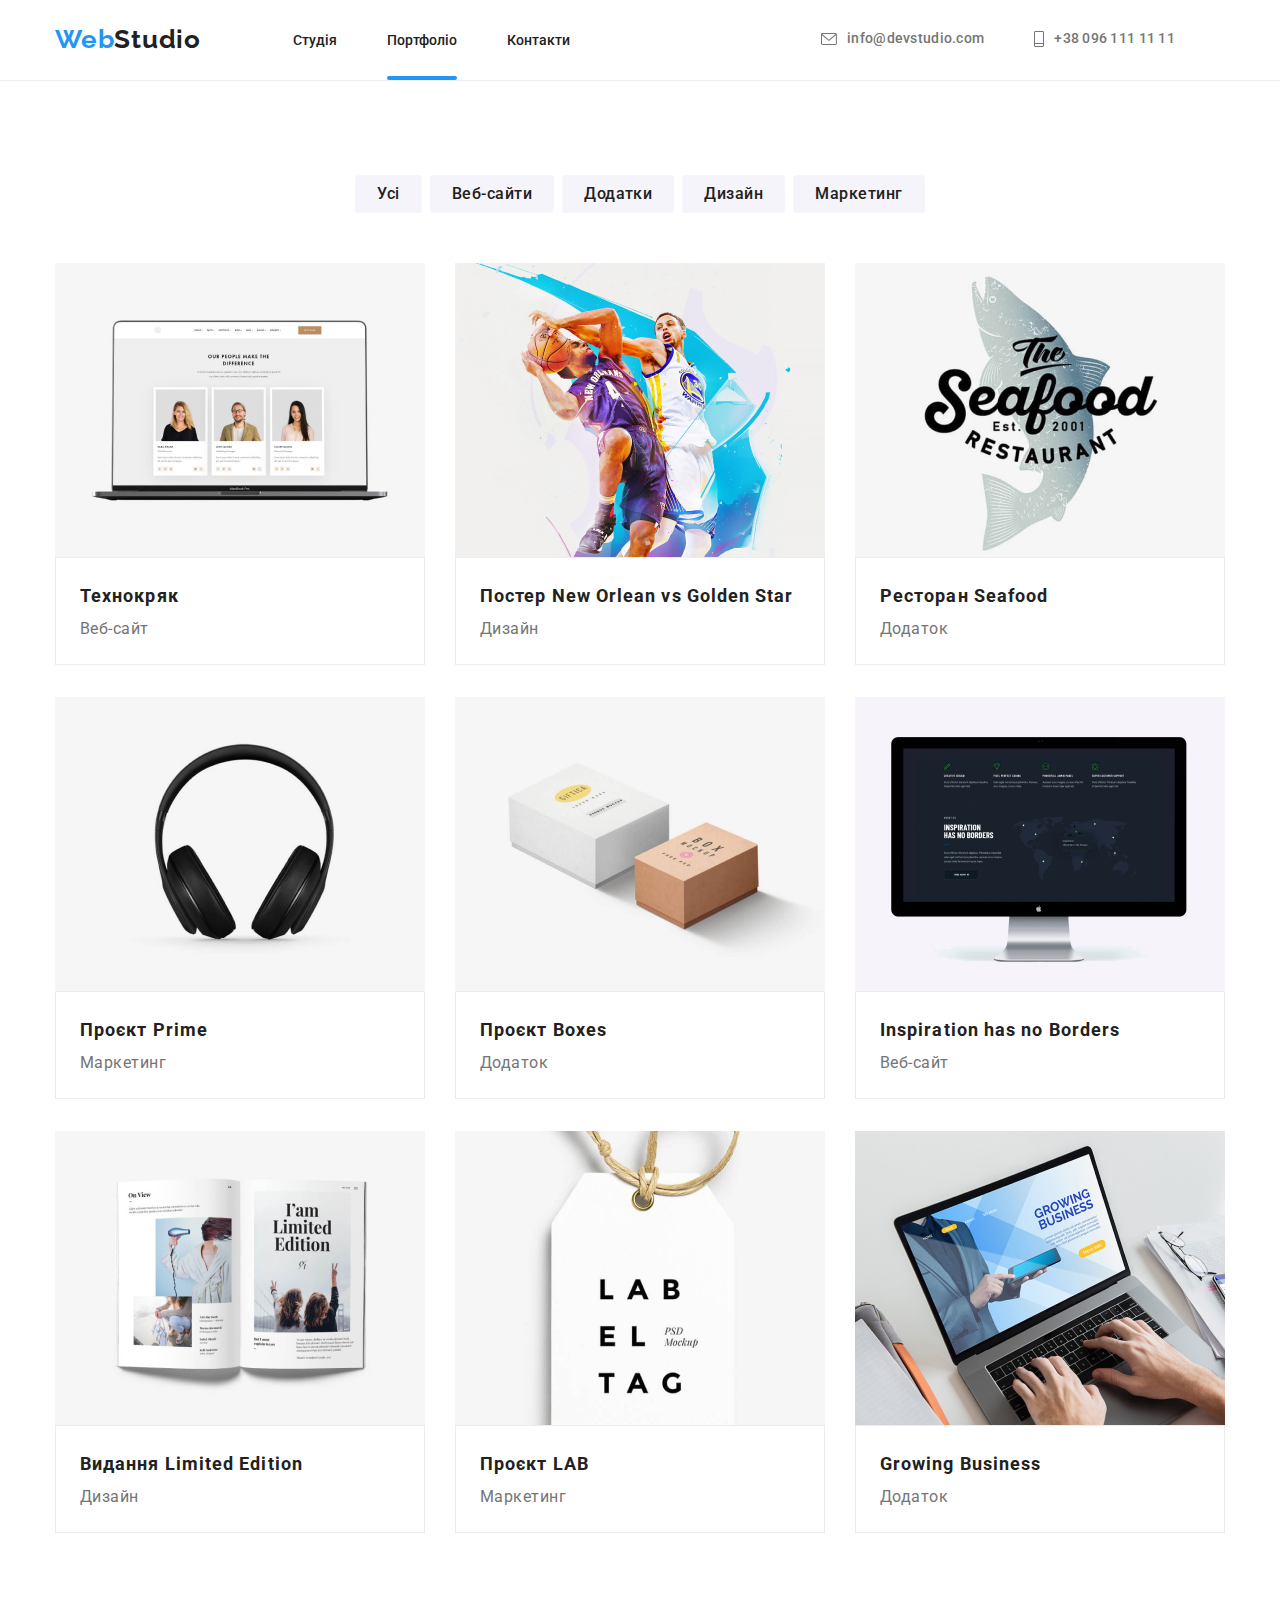
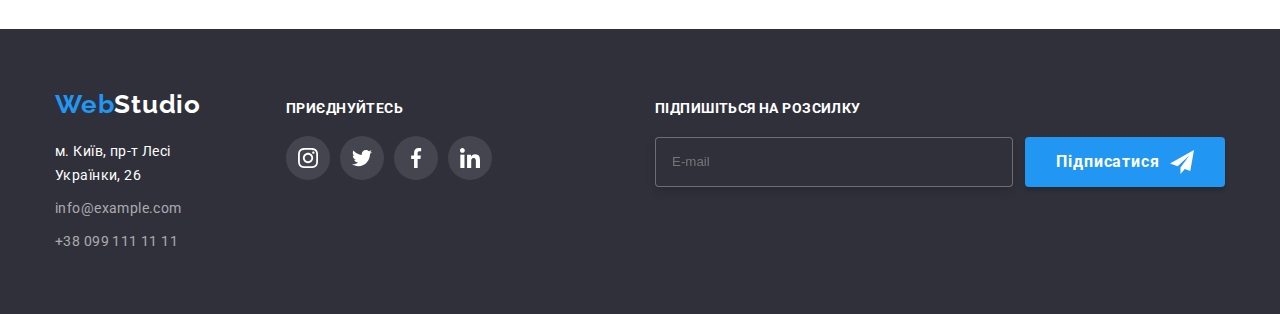
==== portfolio.html @ 55826972 "index.html and style.css" ====
<!DOCTYPE html>
<html lang="uk">

<head>
  <meta charset="UTF-8">
  <meta http-equiv="X-UA-Compatible" content="IE=edge">
  <meta name="viewport" content="width=device-width, initial-scale=1.0">
  <title>WebStudio</title>
  <link href="https://fonts.googleapis.com/css2?family=Raleway:wght@700&family=Roboto:wght@400;500;700;900&display=swap"
    rel="stylesheet" />
  <link rel="stylesheet" href="./CSS/style.css">
</head>

<body>
  <header class="header">
    <!--Верхня лінія-->

    <div class="container">
      <div class="container-nav">
        <nav class="container-nav">
          <a href="./index.html" class="logo">Web<span class="logo-header">Studio</span></a>
          <ul class="site-nav">
            <li><a href="./index.html" class="link">Студія</a></li>
            <li><a href="./portfolio.html" class="link link active-page">Портфоліо</a></li>
            <li><a href="" class="link link">Контакти</a></li>
          </ul>
        </nav>
        <div class="auth-nav">
          <a class="header-mail" link href="mailto:info@devstudio.com">
            <svg class="contacts-icon" width="16" height="12">
              <use href="./images/icons.svg2.svg#icon-logo-7"></use>
            </svg>
            info@devstudio.com
          </a>
          <a href="tel:+380961111111" class="header-mail">
            <svg class="contacts-icon" width="10" height="16">
              <use href="./images/icons.svg2.svg#icon-logo-8"></use>
            </svg>
            +38 096 111 11 11
          </a>
        </div>
      </div>
    </div>
  </header>
  <main>
    <section class="section-text">
      <div class="container">
        <h1 class="ordinary-title">Портфоліо</h1>
        <ul class="ordinary-nav">
          <li><button type="button" class="butons ordinary-butons">Усі</button></li>
          <li><button type="button" class="butons ordinary-butons">Веб-сайти</button></li>
          <li><button type="button" class="butons ordinary-butons">Додатки</button></li>
          <li><button type="button" class="butons ordinary-butons">Дизайн</button></li>
          <li><button type="button" class="butons ordinary-butons">Маркетинг</button></li>
        </ul>
        <ul class="text-list">
          <li class="ordinary-item">
            <a href="#" class="ordinary-link list">
              <div class="ordinary-hover-wrap">
                <img src="./portfolio-images/pic-1.jpg" alt="ноутбук" width="370" />
                <p class="ordinary-hover-text">Ресурс пропонує комплексні пропозиції з різним рівнем функціоналу та
                  сервісів. Все це дозволить
                  відвідувачу отримати вичерпні відомості про компанію чи приватну особу.</p>
              </div>
              <div class="ordinary-description">
                <h3 class="title ordinary-name">Технокряк</h3>
                <p class="list">Веб-сайт</p>
              </div>
            </a>
          </li>
          <li class="ordinary-item">
            <a href="#" class="ordinary-link list">
              <div class="ordinary-hover-wrap">
                <img src="./portfolio-images/pic-2.jpg" alt="баскетбол" width="370" />
                <p class="ordinary-hover-text">Ресурс пропонує комплексні пропозиції з різним рівнем функціоналу та
                  сервісів. Все це дозволить
                  відвідувачу отримати вичерпні відомості про компанію чи приватну особу.</p>
              </div>
              <div class="ordinary-description">
                <h3 class="title">Постер
                  <span lang="en"> New Orlean vs Golden Star</span>
                </h3>
                <p class="list">Дизайн</p>
              </div>
            </a>
          </li>
          <li class="ordinary-item">
            <a href="#" class="ordinary-link list">
              <div class="ordinary-hover-wrap">
                <img src="./portfolio-images/pic-3.jpg" alt="ресторан" width="370" />
                <p class="ordinary-hover-text">Ресурс пропонує комплексні пропозиції з різним рівнем функціоналу та
                  сервісів. Все це дозволить
                  відвідувачу отримати вичерпні відомості про компанію чи приватну особу.</p>
              </div>
              <div class="ordinary-description">
                <h3 class="title">Ресторан
                  <span lang="en"> Seafood</span>
                </h3>
                <p class="list">Додаток</p>
              </div>
            </a>
          </li>
          <li class="ordinary-item">
            <a href="#" class="ordinary-link list">
              <div class="ordinary-hover-wrap">
                <img src="./portfolio-images/pic-4.jpg" alt="навушники" width="370" />
                <p class="ordinary-hover-text">Ресурс пропонує комплексні пропозиції з різним рівнем функціоналу та
                  сервісів. Все це дозволить
                  відвідувачу отримати вичерпні відомості про компанію чи приватну особу.</p>
              </div>
              <div class="ordinary-description">
                <h3 class="title">Проєкт
                  <span lang="en">Prime</span>
                </h3>
                <p class="list">Маркетинг</p>
              </div>
            </a>
          </li>
          <li class="ordinary-item">
            <a href="#" class="ordinary-link list">
              <div class="ordinary-hover-wrap">
                <img src="./portfolio-images/pic-5.jpg" alt="коробки" width="370" />
                <p class="ordinary-hover-text">Ресурс пропонує комплексні пропозиції з різним рівнем функціоналу та
                  сервісів. Все це дозволить
                  відвідувачу отримати вичерпні відомості про компанію чи приватну особу.</p>
              </div>
              <div class="ordinary-description">
                <h3 class="title">Проєкт
                  <span lang="en">Boxes</span>
                </h3>
                <p class="list">Додаток</p>
              </div>
            </a>
          </li>
          <li class="ordinary-item">
            <a href="#" class="ordinary-link list">
              <div class="ordinary-hover-wrap">
                <img src="./portfolio-images/pic-6.jpg" alt="компютер" width="370" />
                <p class="ordinary-hover-text">Ресурс пропонує комплексні пропозиції з різним рівнем функціоналу та
                  сервісів. Все це дозволить
                  відвідувачу отримати вичерпні відомості про компанію чи приватну особу.</p>
              </div>
              <div class="ordinary-description">
                <h3 class="title" lang="en">Inspiration has no Borders</h3>
                <p class="list">Веб-сайт</p>
              </div>
            </a>
          </li>
          <li class="ordinary-item">
            <a href="#" class="ordinary-link list">
              <div class="ordinary-hover-wrap">
                <img src="./portfolio-images/pic-7.jpg" alt="книжка" width="370" />
                <p class="ordinary-hover-text">Ресурс пропонує комплексні пропозиції з різним рівнем функціоналу та
                  сервісів. Все це дозволить
                  відвідувачу отримати вичерпні відомості про компанію чи приватну особу.</p>

              </div>

              <div class="ordinary-description">
                <h3 class="title">Видання
                  <span lang="en">Limited Edition</span>
                </h3>
                <p class="list">Дизайн</p>
              </div>
            </a>
          </li>
          <li class="ordinary-item">
            <a href="#" class="ordinary-link list">
              <div class="ordinary-hover-wrap">
                <img src="./portfolio-images/pic-8.jpg" alt="проєкт лаб" width="370" />
                <p class="ordinary-hover-text">Ресурс пропонує комплексні пропозиції з різним рівнем функціоналу та
                  сервісів. Все це дозволить
                  відвідувачу отримати вичерпні відомості про компанію чи приватну особу.</p>
              </div>
              <div class="ordinary-description">
                <h3 class="title">Проєкт
                  <span lang="en">LAB</span>
                </h3>
                <p class="list">Маркетинг</p>
              </div>
            </a>
          </li>
          <li class="ordinary-item">
            <a href="#" class="ordinary-link list">
              <div class="ordinary-hover-wrap">
                <img src="./portfolio-images/pic-9.jpg" alt="працює за ноутбуком" width="370" />
                <p class="ordinary-hover-text">Ресурс пропонує комплексні пропозиції з різним рівнем функціоналу та
                  сервісів. Все це дозволить
                  відвідувачу отримати вичерпні відомості про компанію чи приватну особу.</p>
              </div>
              <div class="ordinary-description">
                <h3 class="title" lang="en">Growing Business</h3>
                <p class="list">Додаток</p>
              </div>
            </a>
          </li>
        </ul>
      </div>
    </section>
  </main>
  <footer class="foot">
    <!--Підвал-->
    <div class="container">
      <div class="foot-container">
        <div class="basement">
          <a href="./index.html" class="title">Web<span class="caption">Studio</span></a>
          <address class="adress">
            <ul class="adress-list">
              <p class="page">м. Київ, пр-т Лесі Українки, 26</p>
              <li>
                <a href="mailto:info@example.com" class="item">info@example.com</a>
              </li>
              <li>
                <a href="tel:+380991111111" class="item">+38 099 111 11 11</a>
              </li>
            </ul>
          </address>
        </div>
        <div class="adress-container">
          <p class="adress-title">приєднуйтесь</p>
          <ul class="team-text">
            <li class="adress-social">
              <a class="team-link" href="#">
                <svg class="adress-icon" width="20" height="20">
                  <use href="./images/icons.svg.svg#icon-instagram"></use>
                </svg>
              </a>
            </li>
            <li class="adress-social">
              <a class="team-link" href="#">
                <svg class="adress-icon" width="20" height="20">
                  <use href="./images/icons.svg.svg#icon-twitter"></use>
                </svg>
              </a>
            </li>
            <li class="adress-social">
              <a class="team-link" href="#">
                <svg class="adress-icon" width="20" height="20">
                  <use href="./images/icons.svg.svg#icon-facebook"></use>
                </svg>
              </a>
            </li>
            <li class="adress-social">
              <a class="team-link" href="#">
                <svg class="adress-icon" width="20" height="20">
                  <use href="./images/icons.svg.svg#icon-linkedin"></use>
                </svg>
              </a>
            </li>
          </ul>
        </div>

        <div class="footer-form">
          <p class="subscride-text">
            <label for="email">Підпишіться на розсилку</label>
          </p>
          <form class="form-submit">
            <input type="email" name="email" id="email" placeholder="E-mail" class="foot-email">
            <button type="submit" class="form-bth">
              Підписатися
              <svg class="form-icon" width="24" height="24">
                <use href="./images/icons.svg4.svg#icon-icon-telega"></use>
              </svg>
            </button>
          </form>
        </div>
      </div>
    </div>
    </div>
  </footer>
</body>

</html>
---- CSS/style.css ----
:root {
  --caption-text-color: #ffffff;
  --link-tex-color: #212121;
  --auth-nav-text-color: #757575;
  --lead-text-color: #757575;
  --item-text-color: rgba(255, 255, 255, 0.6);
  --logo-text-color: #2196f3;
  --subject-text-color: #2f303a;
  --ordinary-color: #f5f4fa;
  --ms-transition: 250ms linear;
  --transition-effect: cubic-bezier(0.4, 0, 0.2, 1);
}

html {
  box-sizing: border-box;
}

*,
*::before,
*::after {
  box-sizing: inherit;
}

body {
  margin: 0;
  color: var(--link-tex-color);
  background-color: var(--caption-text-color);
  font-family: "Raleway", sans-serif;
}

h1,
h2,
h3,
h4,
h5,
h6,
p {
  font-family: "Raleway";
  margin: 0;
}

ul {
  list-style: none;
  margin: 0;
  padding: 0;
}

/*header*/

.header {
  width: 100%;
  padding-top: 24px;
  padding-bottom: 25px;
  border-bottom: 1px solid #ececec;
}

.container {
  width: 1200px;
  padding-left: 15px;
  padding-right: 15px;
  margin: 0 auto;
}

.container-nav {
  display: flex;
  align-items: center;
}

.logo {
  width: 145px;
  margin-right: 93px;

  color: var(--logo-text-color);
  font-family: "Raleway";
  font-style: normal;
  font-weight: 700;
  font-size: 26px;
  line-height: 1.19;
  letter-spacing: 0.03em;
  text-decoration: none;
}

.logo-header {
  color: var(--link-tex-color);
}

/*site nav*/

.site-nav {
  display: flex;
  gap: 50px;
}

.site-nav .link {
  color: var(--link-tex-color);
  font-family: "Roboto";
  font-weight: 500;
  font-size: 14px;
  line-height: 1.14;
  text-decoration: none;
  transition: 250ms cubic-bezier(0.4, 0, 0.2, 1);
}

.site-nav .link:hover,
.site-nav .link:focus {
  color: var(--logo-text-color);
}

.active-page {
  color: var(--logo-text-color);
  position: relative;
}

.active-page::after {
  display: block;
  content: "";
  text-align: center;
  width: 100%;
  height: 1px;
  bottom: -32px;
  background-color: var(--logo-text-color);
  color: var(--logo-text-color);
  border: 2px solid;
  border-radius: 10px;
  position: absolute;
}

/*auth-nav*/

.contacts-icon {
  margin-right: 10px;
  fill: currentColor;
}

.auth-nav {
  display: flex;
  margin-left: auto;
}

.header-mail {
  margin-right: 50px;
  display: flex;
  flex-direction: row;
  align-items: center;

  font-family: "Roboto";
  font-weight: 500;
  font-size: 14px;
  line-height: 1.14;
  letter-spacing: 0.02em;
  color: var(--auth-nav-text-color);
  text-decoration: none;
  transition: 250ms cubic-bezier(0.4, 0, 0.2, 1);
}

.header-mail:hover,
.header-mail:focus {
  color: var(--logo-text-color);
}

/*section-subject*/

.section-subject .caption {
  width: 696px;
  height: 120px;
  margin-bottom: 30px;

  color: var(--caption-text-color);
  font-family: "Roboto";
  font-weight: 900;
  font-size: 44px;
  line-height: 1.36;
  letter-spacing: 0.06em;
  text-transform: uppercase;
  text-align: center;
}

.section-subject {
  padding-top: 200px;
  padding-bottom: 200px;
  display: flex;
  align-items: center;
  max-width: 1600px;
  margin: 0 auto;

  margin-left: auto;
  margin-right: auto;
  height: 600px;
  background: #c4c4c4;
  background-repeat: no-repeat;
  background-position: center;
  background-size: cover;
  background-image: linear-gradient(
      rgba(47, 48, 58, 0.4),
      rgba(47, 48, 58, 0.4)
    ),
    url(../CSS/style-images/hero-style.jpg);
}

.hero-content {
  display: flex;
  flex-direction: column;
  align-items: center;
}

.section-subject .bth {
  width: 216px;
  height: 50px;
  cursor: pointer;
  border: var(--logo-text-color);

  color: var(--caption-text-color);
  background-color: var(--logo-text-color);
  font-family: "Roboto";
  font-weight: 700;
  font-size: 16px;
  line-height: 1.88;
  letter-spacing: 0.06em;
  border-radius: 4px;
  box-shadow: 0px 4px 4px rgb(0 0 0 / 15%);
  transition: background-color var(--ms-transition) color var(--ms-transition);
  transition-timing-function: var(--transition-effect);
}

.section-subject .bth:focus,
.section-subject .bth:hover {
  background-color: #188ce8;
}

/*section-title*/

.about-thumb {
  display: flex;
  justify-content: center;
  align-items: center;
  margin-bottom: 30px;
  background: var(--ordinary-color);
  border-radius: 4px;
  height: 120px;
}

.about-list {
  display: flex;
  width: 1170px;
  height: 98px;
}

.about-list li:last-child {
  margin: 0;
}

.section-title {
  padding-top: 94px;
  padding-bottom: 118px;
}

.about-item {
  margin-right: 30px;
  width: 270px;
  height: 98px;
}

.section-title .list {
  max-width: 270px;
  height: 16px;
  margin-bottom: 10px;

  color: var(--link-tex-color);
  font-family: "Roboto";
  font-weight: 700;
  font-size: 14px;
  line-height: 1.14;
  letter-spacing: 0.03em;
  text-transform: uppercase;
}

.section-title .lead {
  max-width: 270px;

  color: var(--lead-text-color);
  font-family: "Roboto";
  font-weight: 400;
  font-size: 14px;
  line-height: 1.71;
  letter-spacing: 0.03em;
}

/*section-headline*/

img {
  display: block;
  max-width: 100%;
  height: auto;
}

.service-item-top {
  position: relative;
}

.service-title-top {
  position: absolute;
  bottom: 0;
  left: 0;
  text-transform: uppercase;
  font-weight: 700;
  font-size: 14px;
  line-height: 1.15;
  text-align: center;
  letter-spacing: 0.03em;
  color: var(--caption-text-color);
  background-color: rgba(47, 48, 58, 0.8);
  padding: 27px;
  width: 100%;
}

.service-list {
  display: flex;
  gap: 30px;
}

.section-headline {
  padding-top: 118px;
  padding-bottom: 94px;
}

.section-headline .list {
  margin-bottom: 50px;

  color: var(--link-tex-color);
  font-family: "Roboto";
  font-weight: 700;
  font-size: 36px;
  line-height: 1.17;
  text-align: center;
  letter-spacing: 0.03em;
}

/*section-work*/

.team-icon {
  fill: #afb1b8;
}

.team-link {
  width: 44px;
  height: 44px;
  border-radius: 50%;
  display: flex;
  align-items: center;
  justify-content: center;
  transition: background-color var(--ms-transition);
  transition-timing-function: var(--transition-effect);
}

.team-link:hover,
.team-link:focus {
  background-color: var(--logo-text-color);
}

.team-link:hover .team-icon,
.team-link:focus .team-icon {
  fill: var(--caption-text-color);
}

.team-text {
  display: flex;
  gap: 10px;
  transition: 250ms cubic-bezier(0.4, 0, 0.2, 1);
}

.team-social {
  display: flex;
  justify-content: center;
  gap: 10px;
}

.teame-description {
  padding: 30px 0 30px 0;
  display: flex;
  flex-direction: column;
  align-items: center;
}

.team-item {
  width: 270px;
  height: 428px;
  left: 215px;
  top: 1632px;
  background: var(--caption-text-color);
  box-shadow: 0px 1px 3px rgb(0 0 0 / 12%), 0px 1px 1px rgb(0 0 0 / 14%),
    0px 2px 1px rgb(0 0 0 / 20%);
  border-radius: 0px 0px 4px 4px;
}

.team-list {
  display: flex;
  gap: 30px;
}

.section-work {
  padding-top: 94px;
  padding-bottom: 94px;
  background-color: var(--ordinary-color);
}

.section-work .items {
  margin-bottom: 50px;

  color: var(--link-tex-color);
  font-family: "Roboto";
  font-weight: 700;
  font-size: 36px;
  line-height: 1.17;
  text-align: center;
  letter-spacing: 0.03em;
}

.section-work .list {
  margin-bottom: 10px;

  color: var(--link-tex-color);
  font-family: "Roboto";
  font-weight: 500;
  font-size: 16px;
  line-height: 1.19;
  text-align: center;
  letter-spacing: 0.03em;
}

.section-work .lead {
  color: var(--lead-text-color);
  font-family: "Roboto";
  font-weight: 400;
  font-size: 16px;
  line-height: 1.19;
  text-align: center;
  letter-spacing: 0.03em;
  margin-bottom: 16px;
}

/*section-customers*/

.customers-logo:hover,
.customers-logo:focus {
  border-color: var(--logo-text-color);
}

.customers-logo:hover .customers-icon,
.customers-logo:focus .customers-icon {
  fill: var(--logo-text-color);
}

.customers {
  padding: 0;
  padding-top: 94px;
  padding-bottom: 94px;
}

.customers-title {
  font-family: "Roboto";
  font-style: normal;
  font-weight: 700;
  font-size: 36px;
  line-height: 42px;
  text-align: center;
  letter-spacing: 0.03em;
  color: var(--link-tex-color);
  margin-bottom: 50px;
}

.customers-list {
  display: flex;
  flex-direction: row;
  align-items: center;
  gap: 30px;
}

.customers-logo {
  box-sizing: border-box;
  width: 170px;
  height: 92px;
  border: 1px solid #afb1b8;
  border-radius: 4px;
  display: flex;
  align-items: center;
  justify-content: center;
  outline: none;
  transition: fill var(--ms-transition);
  transition-timing-function: var(--transition-effect);
}

.customers-icon {
  fill: #afb1b8;
}

/*footer-form*/

.footer-form {
  margin-left: 93px;
  flex-wrap: wrap;
}

.form-submit {
  display: flex;
  gap: 12px;
}

.subscride-text {
  font-family: "Roboto";
  font-style: normal;
  font-weight: 700;
  font-size: 14px;
  line-height: 1.14;
  letter-spacing: 0.03em;
  text-transform: uppercase;
  color: var(--caption-text-color);
  margin-bottom: 20px;
}

.foot-email {
  width: 358px;
  height: 50px;
  left: 815px;
  top: 2784px;

  border: 1px solid rgba(255, 255, 255, 0.3);
  filter: drop-shadow(0px 4px 4px rgba(0, 0, 0, 0.15));
  border-radius: 4px;

  background-color: #2f303a;
  padding-left: 16px;
  padding-top: 15px;
  padding-bottom: 15px;
  color: var(--caption-text-color);
}

.foot-email:focus,
.foot-email:focus {
  outline: #2196f3 solid 1px;
}

.form-bth {
  align-self: flex-end;
  display: inline-flex;
  justify-content: center;
  align-items: center;
  gap: 10px;
  min-width: 200px;
  height: 50px;
  box-shadow: 0px 4px 4px rgba(0, 0, 0, 0.15);
  border-radius: 4px;
  border: none;
  cursor: pointer;

  font-family: "Roboto";
  font-style: normal;
  font-weight: 700;
  font-size: 16px;
  line-height: 1.88;
  text-align: center;
  letter-spacing: 0.06em;

  color: var(--caption-text-color);
  background: var(--logo-text-color);
}

.form-bth:focus,
.form-bth:hover {
  background-color: #188ce8;
}

.form-icon {
  fill: var(--caption-text-color);
  align-items: center;
}

/*adress footer*/

.foot-container {
  display: flex;
  align-items: baseline;
  gap: 70px;
}

.adress-icon {
  fill: var(--caption-text-color);
}

.team-link {
  width: 44px;
  height: 44px;
  border-radius: 50%;
  background-color: rgba(255, 255, 255, 0.1);
  display: flex;
  align-items: center;
  justify-content: center;
}

.adress-social {
  display: flex;
  justify-content: center;
  gap: 10px;
}

.foot .item:hover,
.foot .item:focus {
  color: var(--logo-text-color);
}

.foot .page:hover,
.foot .page:focus {
  color: var(--logo-text-color);
}

.foot .page {
  cursor: pointer;
}

.adress-title {
  list-style: none;
  display: block;
  font-family: "Roboto";
  font-style: normal;
  font-weight: 700;
  font-size: 14px;
  line-height: 16px;
  letter-spacing: 0.03em;
  text-transform: uppercase;
  color: var(--caption-text-color);
  margin-bottom: 20px;
}

.adress .item {
  color: var(--item-text-color);
  font-family: "Roboto";
  font-style: normal;
  font-weight: 400;
  font-size: 14px;
  line-height: 1.71;
  letter-spacing: 0.03em;
  text-decoration: none;
  transition: color var(--ms-transition);
  transition-timing-function: var(--transition-effect);
}

.adress .page {
  color: var(--caption-text-color);
  font-family: "Roboto";
  font-style: normal;
  font-weight: 400;
  font-size: 14px;
  line-height: 1.71;
  letter-spacing: 0.03em;
  transition: color var(--ms-transition);
  transition-timing-function: var(--transition-effect);
}

.foot .title {
  color: var(--logo-text-color);
  font-family: "Raleway";
  font-style: normal;
  font-weight: 700;
  font-size: 26px;
  line-height: 1.19;
  letter-spacing: 0.03em;
  text-decoration: none;
}

.foot .caption {
  color: var(--caption-text-color);
}

.foot {
  margin: 0 auto;
  padding-top: 60px;
  padding-bottom: 60px;

  background-color: var(--subject-text-color);
}

.basement {
  display: flex;
  flex-direction: column;
  gap: 20px;
}

.adress-list {
  display: flex;
  flex-direction: column;
  gap: 9px;
}

/*bacdrop data-modal*/

.backdrop {
  position: fixed;
  top: 0;
  width: 100%;
  height: 100%;
  background-color: rgba(0, 0, 0, 0.2);
  transition: opacity 500ms linear, visibility 500ms;
}

.is-hidden {
  opacity: 0;
  visibility: hidden;
  pointer-events: none;
}

.modal {
  position: absolute;
  width: 528px;
  min-height: 581px;
  background: var(--caption-text-color);
  box-shadow: 0px 1px 3px rgb(0 0 0 / 12%), 0px 1px 1px rgb(0 0 0 / 14%),
    0px 2px 1px rgb(0 0 0 / 20%);
  border-radius: 4px;
  top: 50%;
  left: 50%;
  transform: translate(-50%, -50%);
}

.modal-close {
  position: absolute;
  right: 8px;
  top: 8px;
  width: 30px;
  height: 30px;
  background-color: var(--caption-text-color);
  border: 1px solid rgba(0, 0, 0, 0.1);
  border-radius: 50%;
  display: flex;
  align-items: center;
  justify-content: center;
}

.icon-close {
  color: #000000;
  transition: 250ms cubic-bezier(0.4, 0, 0.2, 1);
}

/*section.butons*/
/*portfolio.html*/

.ordinary-nav {
  display: flex;
  justify-content: center;
  margin: 0 0 50px 0;
  gap: 8px;
}

.section-text {
  padding-top: 94px;
  padding-bottom: 94px;
}

.ordinary-title {
  position: absolute;
  white-space: nowrap;
  width: 1px;
  height: 1px;
  overflow: hidden;
  border: 0;
  padding: 0;
  clip: rect(0 0 0 0);
  clip-path: inset(50%);
  margin: -1px;
}

.ordinary-butons {
  font-weight: 500;
  line-height: 1.63;
  letter-spacing: 0.03em;
  color: inherit;
  background-color: var(--ordinary-color);
  filter: none;
  padding: 6px 22px;
}

.section-text .butons {
  color: var(--link-tex-color);

  font-family: "Roboto";
  font-style: normal;
  font-weight: 500;
  font-size: 16px;
  line-height: 1.62;
  text-align: center;
  letter-spacing: 0.03em;
  border-radius: 4px;
  transition: color var(--ms-transition), background-color var(--ms-transition),
    box-shadow var(--ms-transition);
  transition-timing-function: var(--transition-effect);
}

.section-text .butons:hover,
.section-text .butons:focus {
  box-shadow: 0px 3px 1px rgba(0, 0, 0, 0.1), 0px 1px 2px rgba(0, 0, 0, 0.08),
    0px 2px 2px rgba(0, 0, 0, 0.12);
}

.butons {
  font-family: inherit;
  border: none;
  cursor: pointer;
  font-size: 16px;
}

.section-text .butons:hover,
.section-text .butons:focus {
  background-color: #2196f3;
  color: var(--caption-text-color);
}

/*text-list*/

.ordinary-item:hover .ordinary-hover-text {
  transform: translateY(0);
}

.ordinary-hover-text {
  position: absolute;
  top: 0;
  left: 0;
  font-size: 18px;
  font-weight: 400;
  line-height: 1.6;
  color: var(--caption-text-color);
  background-color: var(--logo-text-color);
  padding: 63px 24px;
  height: 100%;
  transform: translateY(100%);
  transition: transform var(--ms-transition);
}

.ordinary-hover-wrap {
  position: relative;
  overflow: hidden;
}

.list {
  text-decoration: none;
}

.ordinary-description {
  border: 1px solid #ececec;
  padding: 20px 24px;
}

.ordinary-item {
  width: 370px;
  height: 404px;
  background: #ffffff;
}

.ordinary-item:hover,
.ordinary-item:focus {
  box-shadow: 0px 1px 1px rgba(0, 0, 0, 0.12), 0px 4px 4px rgba(0, 0, 0, 0.06),
    1px 4px 6px rgba(0, 0, 0, 0.16);
}

.ordinary-link {
  display: block;
}

.text-list {
  display: flex;
  flex-wrap: wrap;
  justify-content: center;
  gap: 30px;
}

.text-list .title {
  color: var(--link-tex-color);
  font-family: "Roboto";
  font-style: normal;
  font-weight: 700;
  font-size: 18px;
  line-height: 2;
  letter-spacing: 0.06em;
}

.text-list .list {
  color: var(--lead-text-color);
  font-family: "Roboto";
  font-style: normal;
  font-weight: 400;
  font-size: 16px;
  line-height: 1.88;
  letter-spacing: 0.03em;
}

/*bacdrop and is-hidden*/

.backdrop {
  position: fixed;
  top: 0;
  width: 100%;
  height: 100%;
  background-color: rgba(0, 0, 0, 0.2);
  transition: opacity 500ms linear, visibility 500ms;
}

.is-hidden {
  opacity: 0;
  visibility: hidden;
  pointer-events: none;
}

.modal {
  position: absolute;
  width: 528px;
  min-height: 581px;
  background: var(--caption-text-color);
  box-shadow: 0px 1px 3px rgb(0 0 0 / 12%), 0px 1px 1px rgb(0 0 0 / 14%),
    0px 2px 1px rgb(0 0 0 / 20%);
  border-radius: 4px;
  top: 50%;
  left: 50%;
  transform: translate(-50%, -50%);

  padding-top: 40px;
  padding-bottom: 40px;
  padding-left: 40px;
  padding-right: 40px;
}

.data-modal-close {
  position: absolute;
  right: 8px;
  top: 8px;
  width: 30px;
  height: 30px;
  background-color: var(--normal-color);
  border: 1px solid rgba(0, 0, 0, 0.1);
  border-radius: 50%;
  display: flex;
  align-items: center;
  justify-content: center;
}

.data-modal-close:hover,
.data-modal-close:focus {
  border-color: #000000;
}

.data-modal-close:hover .icon-close,
.data-modal-close:focus .icon-close {
  fill: var(--logo-text-color);
}

.data-modal-close {
  cursor: pointer;
}

.no-scroll {
  overflow: hidden;
}

/*modal-title*/

.modal-title {
  font-family: "Roboto";
  font-style: normal;
  font-weight: 700;
  font-size: 20px;
  line-height: 23px;
  text-align: center;
  letter-spacing: 0.03em;
  margin-bottom: 12px;

  color: #212121;
}

.modal-input {
  border: 1px solid rgba(33, 33, 33, 0.2);
  border-radius: 4px;
  width: 100%;
  height: 40px;
  background-color: transparent;
  outline: transparent;
  padding-left: 42px;
  padding-top: 12px;
  padding-bottom: 12px;
}

.modal-input:focus {
  border-color: var(--logo-text-color);
}

.modal-input:focus + .input-icon {
  fill: var(--logo-text-color);
}

.label-text {
  font-family: "Roboto";
  font-style: normal;
  font-weight: 400;
  font-size: 12px;
  line-height: 14px;
  letter-spacing: 0.01em;
  color: #757575;
  display: block;
  flex-direction: column;
  margin-bottom: 4px;
}

.modal-field {
  margin-bottom: 10px;
}

.modal-gabarit {
  width: 100%;
  height: 120px;
  border: 1px solid rgba(33, 33, 33, 0.2);
  border-radius: 4px;
  resize: none;
  padding-left: 16px;
  padding-top: 12px;
  padding-bottom: 12px;
  padding-right: 16px;

  font-family: "Roboto";
  font-style: normal;
  font-weight: 400;
  font-size: 12px;
  line-height: 14px;
  letter-spacing: 0.01em;

  color: rgba(117, 117, 117, 0.5);
  margin-bottom: 20px;
}

.modal-gabarit:focus,
.modal-gabarit:focus {
  outline: #2196f3 solid 1px;
}

.mondal-buttons {
  width: 200px;
  height: 50px;
  left: 700px;
  top: 712px;

  background: #2196f3;
  box-shadow: 0px 4px 4px rgba(0, 0, 0, 0.15);
  border-radius: 4px;
  margin: auto;
}

.bth-mondal {
  font-family: "Roboto";
  font-style: normal;
  font-weight: 700;
  font-size: 16px;
  line-height: 1.88;

  display: flex;
  align-items: center;
  text-align: center;
  letter-spacing: 0.06em;
  margin: auto;

  color: var(--caption-text-color);
  background-color: var(--logo-text-color);
  border: var(--logo-text-color);
  cursor: pointer;
  padding-top: 10px;
  padding-bottom: 10px;
  padding-left: 52px;
  padding-right: 52px;
}

.bth-mondal:focus,
.bth-mondal:hover {
  background-color: #188ce8;
}

.check-text {
  font-family: "Roboto";
  font-style: normal;
  font-weight: 400;
  font-size: 14px;
  line-height: 1.71;
  letter-spacing: 0.03em;
  color: #757575;
  display: flex;
  align-items: center;
  gap: 8px;
  margin-bottom: 30px;
  justify-content: center;
}

.check-text a {
  color: var(--logo-text-color);
}

.check-icon {
  width: 16px;
  height: 15px;
  border: 2px solid rgba(33, 33, 33, 1);
  border-radius: 2px;
  display: flex;
  align-items: center;
  justify-content: center;
  transition: 250ms cubic-bezier(0.4, 0, 0.2, 1);
}

.check-icon {
  fill: transparent;
}

.input-check:checked + .check-text span {
  background-color: var(--logo-text-color);
  border-radius: 2px;
}

.input-check:checked + .check-text .check-icon {
  fill: var(--caption-text-color);
  border: none;
}

.input-wrap {
  position: relative;
  margin-top: 4px;
}

.input-icon {
  bottom: 14px;
  left: 15px;
  position: absolute;
  top: 50%;
  transform: translateY(-50%);
}
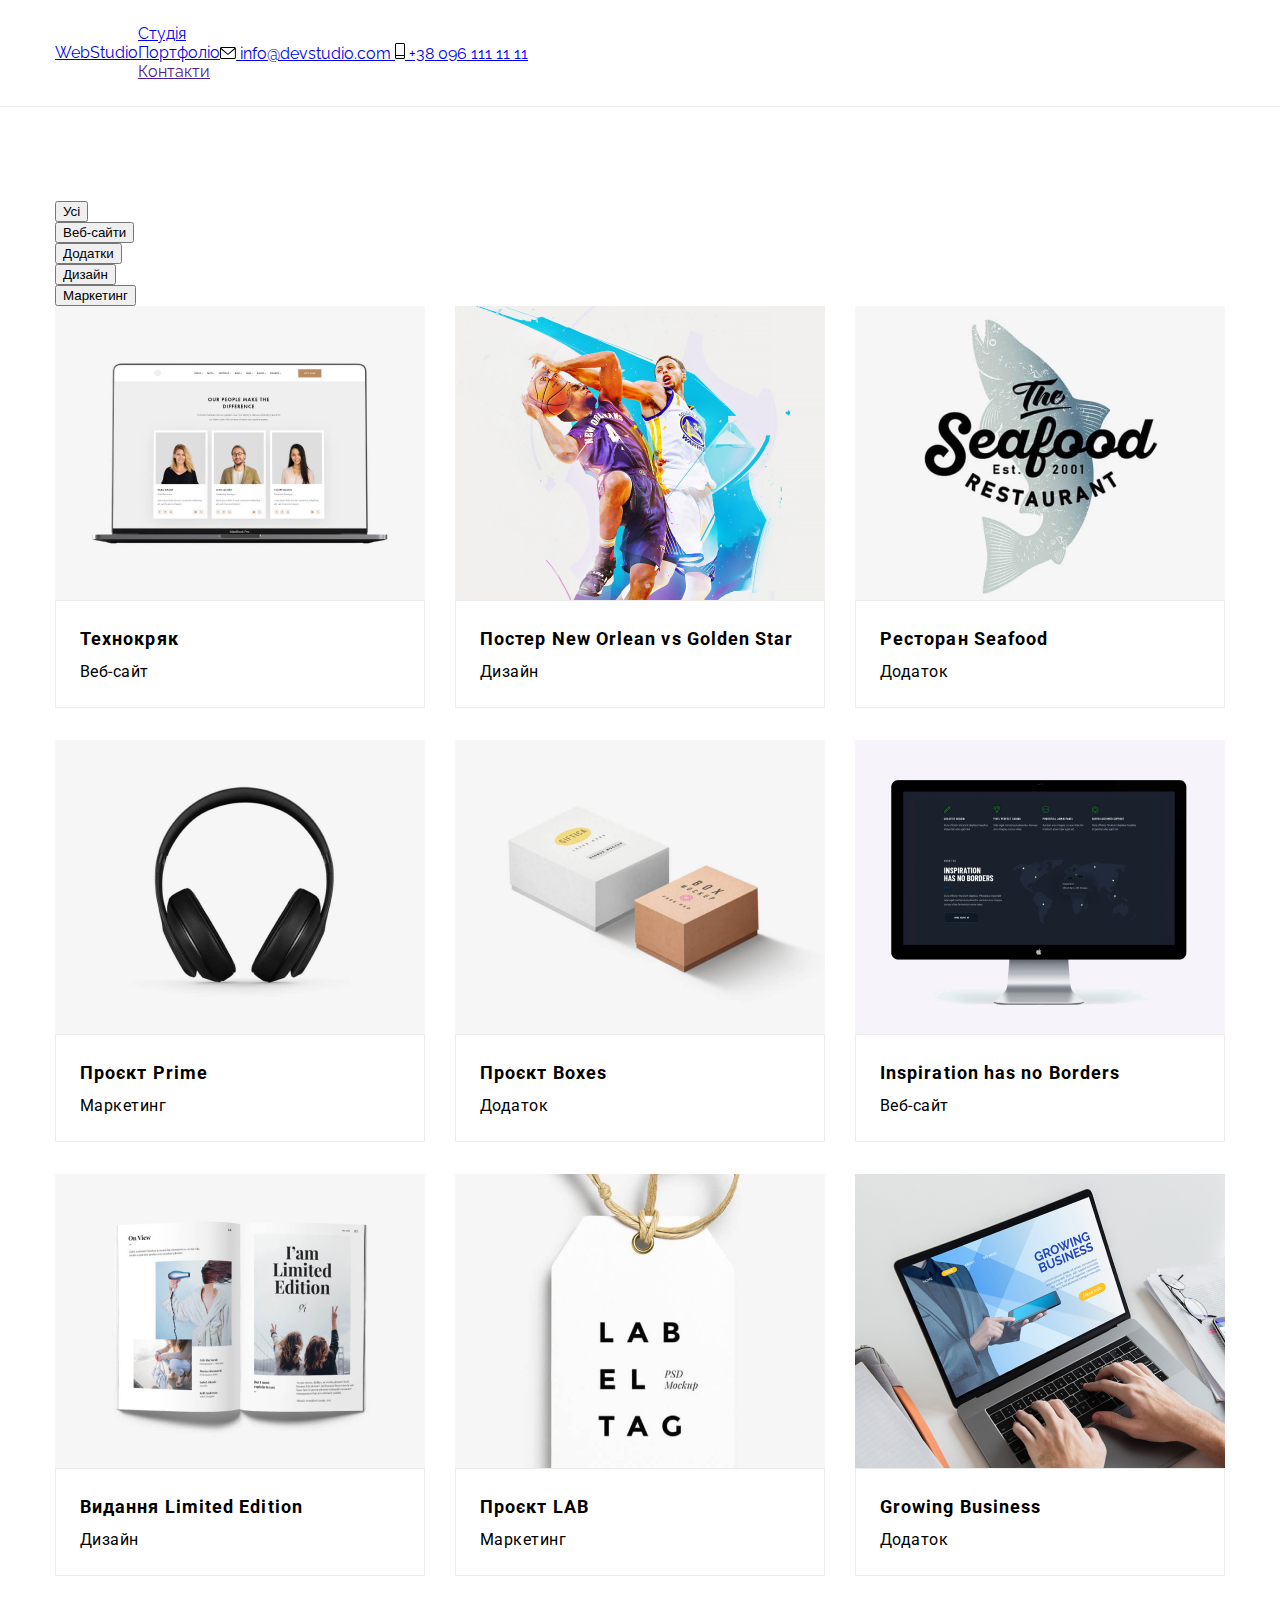
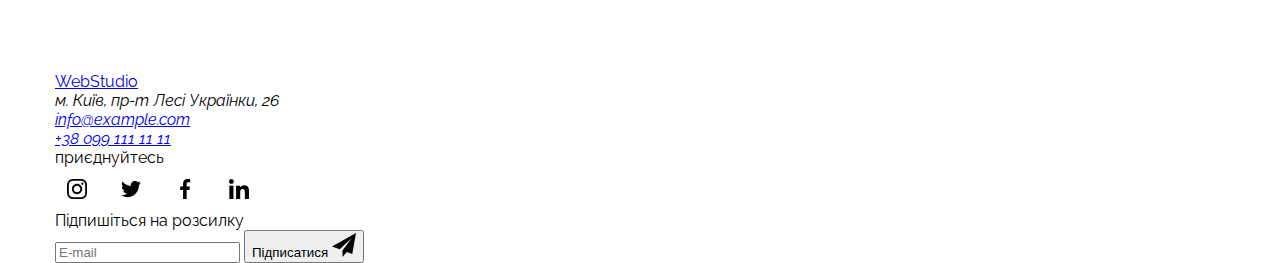
==== commit 8993dbb1: "help" ====
--- a/portfolio.html
+++ b/portfolio.html
@@ -8,7 +8,7 @@
   <title>WebStudio</title>
   <link href="https://fonts.googleapis.com/css2?family=Raleway:wght@700&family=Roboto:wght@400;500;700;900&display=swap"
     rel="stylesheet" />
-  <link rel="stylesheet" href="./CSS/style.css">
+  <link rel="stylesheet" href="./css/main.min.css">
 </head>
 
 <body>
--- a/css/main.min.css
+++ b/css/main.min.css
@@ -0,0 +1 @@
+html{-webkit-box-sizing:border-box;box-sizing:border-box}*,*::before,*::after{-webkit-box-sizing:inherit;box-sizing:inherit}h1,h2,h3,h4,h5,h6,p{font-family:"Raleway";margin:0}ul{list-style:none;margin:0;padding:0}img{display:block;max-width:100%;height:auto}body{margin:0;color:var(--link-tex-color);background-color:var(--caption-text-color);font-family:"Raleway",sans-serif}.ordinary-title{position:absolute;white-space:nowrap;width:1px;height:1px;overflow:hidden;border:0;padding:0;clip:rect(0 0 0 0);-webkit-clip-path:inset(50%);clip-path:inset(50%);margin:-1px}.header{width:100%;padding-top:24px;padding-bottom:25px;border-bottom:1px solid #ececec}.container{width:1200px;padding-left:15px;padding-right:15px;margin:0 auto}.container-nav{display:-webkit-box;display:-ms-flexbox;display:flex;-webkit-box-align:center;-ms-flex-align:center;align-items:center}.section-headline{padding-top:118px;padding-bottom:94px}.section-headline .list{margin-bottom:50px;color:var(--link-tex-color);font-family:"Roboto";font-weight:700;font-size:36px;line-height:1.17;text-align:center;letter-spacing:.03em}.service-list{display:-webkit-box;display:-ms-flexbox;display:flex;gap:30px}.service-item-top{position:relative}.service-title-top{position:absolute;bottom:0;left:0;text-transform:uppercase;font-weight:700;font-size:14px;line-height:1.15;text-align:center;letter-spacing:.03em;color:var(--caption-text-color);background-color:rgba(47,48,58,.8);padding:27px;width:100%}.section-subject{padding-top:200px;padding-bottom:200px;display:-webkit-box;display:-ms-flexbox;display:flex;-webkit-box-align:center;-ms-flex-align:center;align-items:center;max-width:1600px;margin:0 auto;margin-left:auto;margin-right:auto;height:600px;background:#c4c4c4;background-repeat:no-repeat;background-position:center;background-size:cover;background-image:-webkit-gradient(linear, left top, left bottom, from(rgba(47, 48, 58, 0.4)), to(rgba(47, 48, 58, 0.4))),url(../images/hero.jpg);background-image:linear-gradient(rgba(47, 48, 58, 0.4), rgba(47, 48, 58, 0.4)),url(../images/hero.jpg)}.hero-content{display:-webkit-box;display:-ms-flexbox;display:flex;-webkit-box-orient:vertical;-webkit-box-direction:normal;-ms-flex-direction:column;flex-direction:column;-webkit-box-align:center;-ms-flex-align:center;align-items:center}.section-subject .caption{width:696px;height:120px;margin-bottom:30px;color:var(--caption-text-color);font-family:"Roboto";font-weight:900;font-size:44px;line-height:1.36;letter-spacing:.06em;text-transform:uppercase;text-align:center}.section-title{padding-top:94px;padding-bottom:118px}.about-list{display:-webkit-box;display:-ms-flexbox;display:flex;width:1170px;height:98px}.about-item{margin-right:30px;width:270px;height:98px}.about-thumb{display:-webkit-box;display:-ms-flexbox;display:flex;-webkit-box-pack:center;-ms-flex-pack:center;justify-content:center;-webkit-box-align:center;-ms-flex-align:center;align-items:center;margin-bottom:30px;background:var(--ordinary-color);border-radius:4px;height:120px}.section-title .lead{max-width:270px;color:var(--lead-text-color);font-family:"Roboto";font-weight:400;font-size:14px;line-height:1.71;letter-spacing:.03em}.section-title .list{max-width:270px;height:16px;margin-bottom:10px;color:var(--link-tex-color);font-family:"Roboto";font-weight:700;font-size:14px;line-height:1.14;letter-spacing:.03em;text-transform:uppercase}.about-list li:last-child{margin:0}.section-work{padding-top:94px;padding-bottom:94px;background-color:var(--ordinary-color)}.section-work .items{margin-bottom:50px;color:var(--link-tex-color);font-family:"Roboto";font-weight:700;font-size:36px;line-height:1.17;text-align:center;letter-spacing:.03em}.team-list{display:-webkit-box;display:-ms-flexbox;display:flex;gap:30px}.team-item{width:270px;height:428px;left:215px;top:1632px;background:var(--caption-text-color);-webkit-box-shadow:0px 1px 3px rgba(0,0,0,.12),0px 1px 1px rgba(0,0,0,.14),0px 2px 1px rgba(0,0,0,.2);box-shadow:0px 1px 3px rgba(0,0,0,.12),0px 1px 1px rgba(0,0,0,.14),0px 2px 1px rgba(0,0,0,.2);border-radius:0px 0px 4px 4px}.teame-description{padding:30px 0 30px 0;display:-webkit-box;display:-ms-flexbox;display:flex;-webkit-box-orient:vertical;-webkit-box-direction:normal;-ms-flex-direction:column;flex-direction:column;-webkit-box-align:center;-ms-flex-align:center;align-items:center}.section-work .list{margin-bottom:10px;color:var(--link-tex-color);font-family:"Roboto";font-weight:500;font-size:16px;line-height:1.19;text-align:center;letter-spacing:.03em}.section-work .lead{color:var(--lead-text-color);font-family:"Roboto";font-weight:400;font-size:16px;line-height:1.19;text-align:center;letter-spacing:.03em;margin-bottom:16px}.team-text{display:-webkit-box;display:-ms-flexbox;display:flex;gap:10px;-webkit-transition:250ms cubic-bezier(0.4, 0, 0.2, 1);transition:250ms cubic-bezier(0.4, 0, 0.2, 1)}.team-social{display:-webkit-box;display:-ms-flexbox;display:flex;-webkit-box-pack:center;-ms-flex-pack:center;justify-content:center;gap:10px}.team-link{width:44px;height:44px;border-radius:50%;display:-webkit-box;display:-ms-flexbox;display:flex;-webkit-box-align:center;-ms-flex-align:center;align-items:center;-webkit-box-pack:center;-ms-flex-pack:center;justify-content:center;-webkit-transition:background-color var(--ms-transition);transition:background-color var(--ms-transition);-webkit-transition-timing-function:var(--transition-effect);transition-timing-function:var(--transition-effect)}.team-link:hover,.team-link:focus{background-color:var(--logo-text-color)}.team-link:hover .team-icon,.team-link:focus .team-icon{fill:var(--caption-text-color)}.team-icon{fill:#afb1b8}.section-text{padding-top:94px;padding-bottom:94px}.ordinary-item:hover .ordinary-hover-text{-webkit-transform:translateY(0);transform:translateY(0)}.ordinary-hover-text{position:absolute;top:0;left:0;font-size:18px;font-weight:400;line-height:1.6;color:var(--caption-text-color);background-color:var(--logo-text-color);padding:63px 24px;height:100%;-webkit-transform:translateY(100%);transform:translateY(100%);-webkit-transition:-webkit-transform var(--ms-transition);transition:-webkit-transform var(--ms-transition);transition:transform var(--ms-transition);transition:transform var(--ms-transition), -webkit-transform var(--ms-transition)}.ordinary-hover-wrap{position:relative;overflow:hidden}.list{text-decoration:none}.ordinary-description{border:1px solid #ececec;padding:20px 24px}.ordinary-item{width:370px;height:404px;background:#fff}.ordinary-item:hover,.ordinary-item:focus{-webkit-box-shadow:0px 1px 1px rgba(0,0,0,.12),0px 4px 4px rgba(0,0,0,.06),1px 4px 6px rgba(0,0,0,.16);box-shadow:0px 1px 1px rgba(0,0,0,.12),0px 4px 4px rgba(0,0,0,.06),1px 4px 6px rgba(0,0,0,.16)}.ordinary-link{display:block}.text-list{display:-webkit-box;display:-ms-flexbox;display:flex;-ms-flex-wrap:wrap;flex-wrap:wrap;-webkit-box-pack:center;-ms-flex-pack:center;justify-content:center;gap:30px}.text-list .title{color:var(--link-tex-color);font-family:"Roboto";font-style:normal;font-weight:700;font-size:18px;line-height:2;letter-spacing:.06em}.text-list .list{color:var(--lead-text-color);font-family:"Roboto";font-style:normal;font-weight:400;font-size:16px;line-height:1.88;letter-spacing:.03em}/*# sourceMappingURL=main.min.css.map */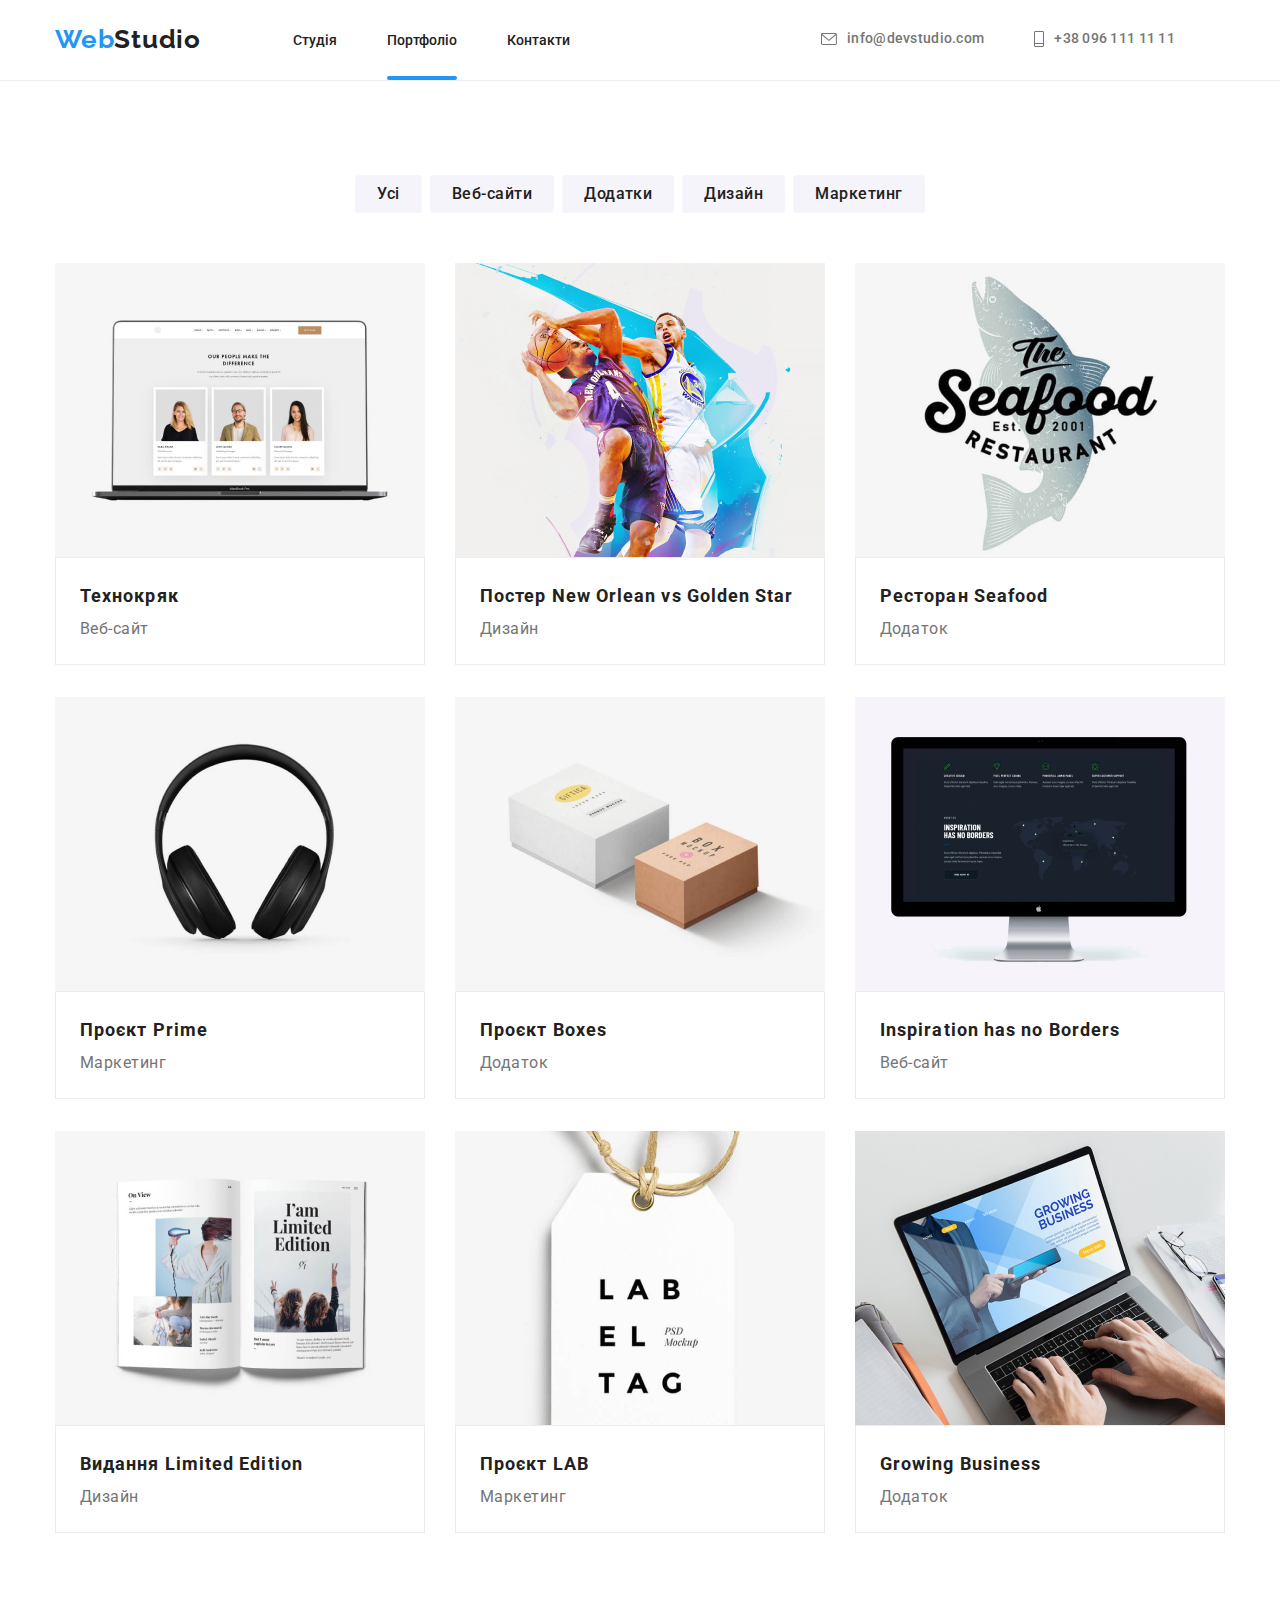
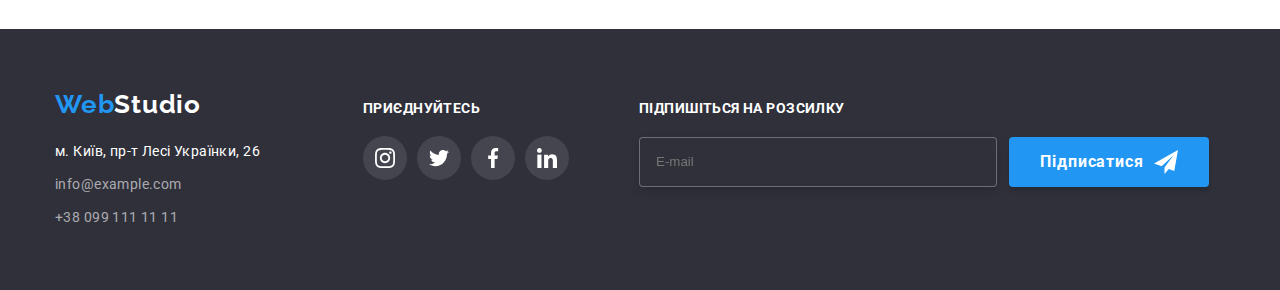
==== commit 76c17a98: "good" ====
--- a/portfolio.html
+++ b/portfolio.html
@@ -8,7 +8,7 @@
   <title>WebStudio</title>
   <link href="https://fonts.googleapis.com/css2?family=Raleway:wght@700&family=Roboto:wght@400;500;700;900&display=swap"
     rel="stylesheet" />
-  <link rel="stylesheet" href="./css/main.min.css">
+  <link rel="stylesheet" href="./CSS/style.css">
 </head>
 
 <body>
@@ -16,24 +16,24 @@
     <!--Верхня лінія-->
 
     <div class="container">
-      <div class="container-nav">
-        <nav class="container-nav">
+      <div class="header-nav">
+        <nav class="header-nav">
           <a href="./index.html" class="logo">Web<span class="logo-header">Studio</span></a>
-          <ul class="site-nav">
+          <ul class="header-menu">
             <li><a href="./index.html" class="link">Студія</a></li>
-            <li><a href="./portfolio.html" class="link link active-page">Портфоліо</a></li>
+            <li><a href="./portfolio.html" class="link link header-page">Портфоліо</a></li>
             <li><a href="" class="link link">Контакти</a></li>
           </ul>
         </nav>
-        <div class="auth-nav">
+        <div class="header-contact">
           <a class="header-mail" link href="mailto:info@devstudio.com">
-            <svg class="contacts-icon" width="16" height="12">
+            <svg class="header-icon" width="16" height="12">
               <use href="./images/icons.svg2.svg#icon-logo-7"></use>
             </svg>
             info@devstudio.com
           </a>
           <a href="tel:+380961111111" class="header-mail">
-            <svg class="contacts-icon" width="10" height="16">
+            <svg class="header-icon" width="10" height="16">
               <use href="./images/icons.svg2.svg#icon-logo-8"></use>
             </svg>
             +38 096 111 11 11
@@ -43,153 +43,153 @@
     </div>
   </header>
   <main>
-    <section class="section-text">
+    <section class="cards-text">
       <div class="container">
-        <h1 class="ordinary-title">Портфоліо</h1>
-        <ul class="ordinary-nav">
-          <li><button type="button" class="butons ordinary-butons">Усі</button></li>
-          <li><button type="button" class="butons ordinary-butons">Веб-сайти</button></li>
-          <li><button type="button" class="butons ordinary-butons">Додатки</button></li>
-          <li><button type="button" class="butons ordinary-butons">Дизайн</button></li>
-          <li><button type="button" class="butons ordinary-butons">Маркетинг</button></li>
+        <h1 class="cards-title">Портфоліо</h1>
+        <ul class="cards-nav">
+          <li><button type="button" class="butons cards-butons">Усі</button></li>
+          <li><button type="button" class="butons cards-butons">Веб-сайти</button></li>
+          <li><button type="button" class="butons cards-butons">Додатки</button></li>
+          <li><button type="button" class="butons cards-butons">Дизайн</button></li>
+          <li><button type="button" class="butons cards-butons">Маркетинг</button></li>
         </ul>
-        <ul class="text-list">
-          <li class="ordinary-item">
-            <a href="#" class="ordinary-link list">
-              <div class="ordinary-hover-wrap">
+        <ul class="pic-list">
+          <li class="pic-item">
+            <a href="#" class="list">
+              <div class="pic-wrap">
                 <img src="./portfolio-images/pic-1.jpg" alt="ноутбук" width="370" />
-                <p class="ordinary-hover-text">Ресурс пропонує комплексні пропозиції з різним рівнем функціоналу та
-                  сервісів. Все це дозволить
-                  відвідувачу отримати вичерпні відомості про компанію чи приватну особу.</p>
-              </div>
-              <div class="ordinary-description">
-                <h3 class="title ordinary-name">Технокряк</h3>
+                <p class="pic-text">Ресурс пропонує комплексні пропозиції з різним рівнем функціоналу та
+                  сервісів. Все це дозволить
+                  відвідувачу отримати вичерпні відомості про компанію чи приватну особу.</p>
+              </div>
+              <div class="pic-description">
+                <h3 class="pic-name">Технокряк</h3>
                 <p class="list">Веб-сайт</p>
               </div>
             </a>
           </li>
-          <li class="ordinary-item">
-            <a href="#" class="ordinary-link list">
-              <div class="ordinary-hover-wrap">
+          <li class="pic-item">
+            <a href="#" class="list">
+              <div class="pic-wrap">
                 <img src="./portfolio-images/pic-2.jpg" alt="баскетбол" width="370" />
-                <p class="ordinary-hover-text">Ресурс пропонує комплексні пропозиції з різним рівнем функціоналу та
-                  сервісів. Все це дозволить
-                  відвідувачу отримати вичерпні відомості про компанію чи приватну особу.</p>
-              </div>
-              <div class="ordinary-description">
-                <h3 class="title">Постер
+                <p class="pic-text">Ресурс пропонує комплексні пропозиції з різним рівнем функціоналу та
+                  сервісів. Все це дозволить
+                  відвідувачу отримати вичерпні відомості про компанію чи приватну особу.</p>
+              </div>
+              <div class="pic-description">
+                <h3 class="pic-name">Постер
                   <span lang="en"> New Orlean vs Golden Star</span>
                 </h3>
                 <p class="list">Дизайн</p>
               </div>
             </a>
           </li>
-          <li class="ordinary-item">
-            <a href="#" class="ordinary-link list">
-              <div class="ordinary-hover-wrap">
+          <li class="pic-item">
+            <a href="#" class="list">
+              <div class="pic-wrap">
                 <img src="./portfolio-images/pic-3.jpg" alt="ресторан" width="370" />
-                <p class="ordinary-hover-text">Ресурс пропонує комплексні пропозиції з різним рівнем функціоналу та
-                  сервісів. Все це дозволить
-                  відвідувачу отримати вичерпні відомості про компанію чи приватну особу.</p>
-              </div>
-              <div class="ordinary-description">
-                <h3 class="title">Ресторан
+                <p class="pic-text">Ресурс пропонує комплексні пропозиції з різним рівнем функціоналу та
+                  сервісів. Все це дозволить
+                  відвідувачу отримати вичерпні відомості про компанію чи приватну особу.</p>
+              </div>
+              <div class="pic-description">
+                <h3 class="pic-name">Ресторан
                   <span lang="en"> Seafood</span>
                 </h3>
                 <p class="list">Додаток</p>
               </div>
             </a>
           </li>
-          <li class="ordinary-item">
-            <a href="#" class="ordinary-link list">
-              <div class="ordinary-hover-wrap">
+          <li class="pic-item">
+            <a href="#" class="list">
+              <div class="pic-wrap">
                 <img src="./portfolio-images/pic-4.jpg" alt="навушники" width="370" />
-                <p class="ordinary-hover-text">Ресурс пропонує комплексні пропозиції з різним рівнем функціоналу та
-                  сервісів. Все це дозволить
-                  відвідувачу отримати вичерпні відомості про компанію чи приватну особу.</p>
-              </div>
-              <div class="ordinary-description">
-                <h3 class="title">Проєкт
+                <p class="pic-text">Ресурс пропонує комплексні пропозиції з різним рівнем функціоналу та
+                  сервісів. Все це дозволить
+                  відвідувачу отримати вичерпні відомості про компанію чи приватну особу.</p>
+              </div>
+              <div class="pic-description">
+                <h3 class="pic-name">Проєкт
                   <span lang="en">Prime</span>
                 </h3>
                 <p class="list">Маркетинг</p>
               </div>
             </a>
           </li>
-          <li class="ordinary-item">
-            <a href="#" class="ordinary-link list">
-              <div class="ordinary-hover-wrap">
+          <li class="pic-item">
+            <a href="#" class="list">
+              <div class="pic-wrap">
                 <img src="./portfolio-images/pic-5.jpg" alt="коробки" width="370" />
-                <p class="ordinary-hover-text">Ресурс пропонує комплексні пропозиції з різним рівнем функціоналу та
-                  сервісів. Все це дозволить
-                  відвідувачу отримати вичерпні відомості про компанію чи приватну особу.</p>
-              </div>
-              <div class="ordinary-description">
-                <h3 class="title">Проєкт
+                <p class="pic-text">Ресурс пропонує комплексні пропозиції з різним рівнем функціоналу та
+                  сервісів. Все це дозволить
+                  відвідувачу отримати вичерпні відомості про компанію чи приватну особу.</p>
+              </div>
+              <div class="pic-description">
+                <h3 class="pic-name">Проєкт
                   <span lang="en">Boxes</span>
                 </h3>
                 <p class="list">Додаток</p>
               </div>
             </a>
           </li>
-          <li class="ordinary-item">
-            <a href="#" class="ordinary-link list">
-              <div class="ordinary-hover-wrap">
+          <li class="pic-item">
+            <a href="#" class="list">
+              <div class="pic-wrap">
                 <img src="./portfolio-images/pic-6.jpg" alt="компютер" width="370" />
-                <p class="ordinary-hover-text">Ресурс пропонує комплексні пропозиції з різним рівнем функціоналу та
-                  сервісів. Все це дозволить
-                  відвідувачу отримати вичерпні відомості про компанію чи приватну особу.</p>
-              </div>
-              <div class="ordinary-description">
-                <h3 class="title" lang="en">Inspiration has no Borders</h3>
+                <p class="pic-text">Ресурс пропонує комплексні пропозиції з різним рівнем функціоналу та
+                  сервісів. Все це дозволить
+                  відвідувачу отримати вичерпні відомості про компанію чи приватну особу.</p>
+              </div>
+              <div class="pic-description">
+                <h3 class="pic-name" lang="en">Inspiration has no Borders</h3>
                 <p class="list">Веб-сайт</p>
               </div>
             </a>
           </li>
-          <li class="ordinary-item">
-            <a href="#" class="ordinary-link list">
-              <div class="ordinary-hover-wrap">
+          <li class="pic-item">
+            <a href="#" class="list">
+              <div class="pic-wrap">
                 <img src="./portfolio-images/pic-7.jpg" alt="книжка" width="370" />
-                <p class="ordinary-hover-text">Ресурс пропонує комплексні пропозиції з різним рівнем функціоналу та
-                  сервісів. Все це дозволить
-                  відвідувачу отримати вичерпні відомості про компанію чи приватну особу.</p>
-
-              </div>
-
-              <div class="ordinary-description">
-                <h3 class="title">Видання
+                <p class="pic-text">Ресурс пропонує комплексні пропозиції з різним рівнем функціоналу та
+                  сервісів. Все це дозволить
+                  відвідувачу отримати вичерпні відомості про компанію чи приватну особу.</p>
+
+              </div>
+
+              <div class="pic-description">
+                <h3 class="pic-name">Видання
                   <span lang="en">Limited Edition</span>
                 </h3>
                 <p class="list">Дизайн</p>
               </div>
             </a>
           </li>
-          <li class="ordinary-item">
-            <a href="#" class="ordinary-link list">
-              <div class="ordinary-hover-wrap">
+          <li class="pic-item">
+            <a href="#" class="list">
+              <div class="pic-wrap">
                 <img src="./portfolio-images/pic-8.jpg" alt="проєкт лаб" width="370" />
-                <p class="ordinary-hover-text">Ресурс пропонує комплексні пропозиції з різним рівнем функціоналу та
-                  сервісів. Все це дозволить
-                  відвідувачу отримати вичерпні відомості про компанію чи приватну особу.</p>
-              </div>
-              <div class="ordinary-description">
-                <h3 class="title">Проєкт
+                <p class="pic-text">Ресурс пропонує комплексні пропозиції з різним рівнем функціоналу та
+                  сервісів. Все це дозволить
+                  відвідувачу отримати вичерпні відомості про компанію чи приватну особу.</p>
+              </div>
+              <div class="pic-description">
+                <h3 class="pic-name">Проєкт
                   <span lang="en">LAB</span>
                 </h3>
                 <p class="list">Маркетинг</p>
               </div>
             </a>
           </li>
-          <li class="ordinary-item">
-            <a href="#" class="ordinary-link list">
-              <div class="ordinary-hover-wrap">
+          <li class="pic-item">
+            <a href="#" class="list">
+              <div class="pic-wrap">
                 <img src="./portfolio-images/pic-9.jpg" alt="працює за ноутбуком" width="370" />
-                <p class="ordinary-hover-text">Ресурс пропонує комплексні пропозиції з різним рівнем функціоналу та
-                  сервісів. Все це дозволить
-                  відвідувачу отримати вичерпні відомості про компанію чи приватну особу.</p>
-              </div>
-              <div class="ordinary-description">
-                <h3 class="title" lang="en">Growing Business</h3>
+                <p class="pic-text">Ресурс пропонує комплексні пропозиції з різним рівнем функціоналу та
+                  сервісів. Все це дозволить
+                  відвідувачу отримати вичерпні відомості про компанію чи приватну особу.</p>
+              </div>
+              <div class="pic-description">
+                <h3 class="pic-name" lang="en">Growing Business</h3>
                 <p class="list">Додаток</p>
               </div>
             </a>
@@ -201,48 +201,55 @@
   <footer class="foot">
     <!--Підвал-->
     <div class="container">
-      <div class="foot-container">
-        <div class="basement">
-          <a href="./index.html" class="title">Web<span class="caption">Studio</span></a>
-          <address class="adress">
-            <ul class="adress-list">
-              <p class="page">м. Київ, пр-т Лесі Українки, 26</p>
+      <div class="foot-container ">
+        <div class="foot-basement">
+          <a href="./index.html" class="logo">Web<span class="logo-foot">Studio</span></a>
+
+          <address class="foot-adress">
+            <ul class="foot-list">
+              <p class="foot-page page">м. Київ, пр-т Лесі Українки, 26</p>
               <li>
-                <a href="mailto:info@example.com" class="item">info@example.com</a>
+                <a href="mailto:info@example.com" class="foot-item item">info@example.com</a>
               </li>
+
               <li>
-                <a href="tel:+380991111111" class="item">+38 099 111 11 11</a>
+                <a href="tel:+380991111111" class="foot-item item">+38 099 111 11 11</a>
               </li>
             </ul>
           </address>
         </div>
+
+
         <div class="adress-container">
-          <p class="adress-title">приєднуйтесь</p>
-          <ul class="team-text">
-            <li class="adress-social">
-              <a class="team-link" href="#">
-                <svg class="adress-icon" width="20" height="20">
+          <p class="foot-title">приєднуйтесь</p>
+          <ul class="foot-text">
+            <li class="foot-social">
+              <a class="foot-link" href="#">
+                <svg class="foot-icon" width="20" height="20">
                   <use href="./images/icons.svg.svg#icon-instagram"></use>
                 </svg>
               </a>
             </li>
-            <li class="adress-social">
-              <a class="team-link" href="#">
-                <svg class="adress-icon" width="20" height="20">
+
+            <li class="foot-social">
+              <a class="foot-link" href="#">
+                <svg class="foot-icon" width="20" height="20">
                   <use href="./images/icons.svg.svg#icon-twitter"></use>
                 </svg>
               </a>
             </li>
-            <li class="adress-social">
-              <a class="team-link" href="#">
-                <svg class="adress-icon" width="20" height="20">
+
+            <li class="foot-social">
+              <a class="foot-link" href="#">
+                <svg class="foot-icon" width="20" height="20">
                   <use href="./images/icons.svg.svg#icon-facebook"></use>
                 </svg>
               </a>
             </li>
-            <li class="adress-social">
-              <a class="team-link" href="#">
-                <svg class="adress-icon" width="20" height="20">
+
+            <li class="foot-social">
+              <a class="foot-link" href="#">
+                <svg class="foot-icon" width="20" height="20">
                   <use href="./images/icons.svg.svg#icon-linkedin"></use>
                 </svg>
               </a>
@@ -250,15 +257,16 @@
           </ul>
         </div>
 
+
         <div class="footer-form">
-          <p class="subscride-text">
-            <label for="email">Підпишіться на розсилку</label>
+          <p class="footer-list">
+            <label for="footer-email">Підпишіться на розсилку</label>
           </p>
-          <form class="form-submit">
-            <input type="email" name="email" id="email" placeholder="E-mail" class="foot-email">
-            <button type="submit" class="form-bth">
+          <form class="footer-submit">
+            <input type="email" name="email" id="email" placeholder="E-mail" class="footer-email">
+            <button type="footer-submit" class="footer-bth">
               Підписатися
-              <svg class="form-icon" width="24" height="24">
+              <svg class="footer-icon" width="24" height="24">
                 <use href="./images/icons.svg4.svg#icon-icon-telega"></use>
               </svg>
             </button>
--- a/CSS/style.css
+++ b/CSS/style.css
@@ -0,0 +1,1183 @@
+:root {
+  --caption-text-color: #ffffff;
+  --link-tex-color: #212121;
+  --auth-nav-text-color: #757575;
+  --lead-text-color: #757575;
+  --item-text-color: rgba(255, 255, 255, 0.6);
+  --logo-text-color: #2196f3;
+  --subject-text-color: #2f303a;
+  --ordinary-color: #f5f4fa;
+  --ms-transition: 250ms linear;
+  --transition-effect: cubic-bezier(0.4, 0, 0.2, 1);
+}
+
+html {
+  box-sizing: border-box;
+}
+
+*,
+*::before,
+*::after {
+  box-sizing: inherit;
+}
+
+body {
+  margin: 0;
+  color: var(--link-tex-color);
+  background-color: var(--caption-text-color);
+  font-family: "Raleway", sans-serif;
+}
+
+h1,
+h2,
+h3,
+h4,
+h5,
+h6,
+p {
+  font-family: "Raleway";
+  margin: 0;
+}
+
+ul {
+  list-style: none;
+  margin: 0;
+  padding: 0;
+}
+
+/*---------------HEADER------------------*/
+.header {
+  width: 100%;
+  padding-top: 24px;
+  padding-bottom: 25px;
+  border-bottom: 1px solid #ececec;
+}
+
+.container {
+  width: 1200px;
+  padding-left: 15px;
+  padding-right: 15px;
+  margin: 0 auto;
+}
+
+.header-nav {
+  display: flex;
+  align-items: center;
+}
+
+.logo {
+  width: 145px;
+  margin-right: 93px;
+
+  color: var(--logo-text-color);
+  font-family: "Raleway";
+  font-style: normal;
+  font-weight: 700;
+  font-size: 26px;
+  line-height: 1.19;
+  letter-spacing: 0.03em;
+  text-decoration: none;
+}
+
+.logo-header {
+  color: var(--link-tex-color);
+}
+
+/*site nav*/
+
+.header-menu {
+  display: flex;
+  gap: 50px;
+}
+
+.header-menu .link {
+  color: var(--link-tex-color);
+  font-family: "Roboto";
+  font-weight: 500;
+  font-size: 14px;
+  line-height: 1.14;
+  text-decoration: none;
+  transition: 250ms cubic-bezier(0.4, 0, 0.2, 1);
+}
+
+.header-menu .link:hover,
+.header-menu .link:focus {
+  color: var(--logo-text-color);
+}
+
+.header-page {
+  color: var(--logo-text-color);
+  position: relative;
+}
+
+.header-page::after {
+  display: block;
+  content: "";
+  text-align: center;
+  width: 100%;
+  height: 1px;
+  bottom: -32px;
+  background-color: var(--logo-text-color);
+  color: var(--logo-text-color);
+  border: 2px solid;
+  border-radius: 10px;
+  position: absolute;
+}
+
+/*-------------HEADER MAIL-------------*/
+
+.header-icon {
+  margin-right: 10px;
+  fill: currentColor;
+}
+
+.header-contact {
+  display: flex;
+  margin-left: auto;
+}
+
+.header-mail {
+  margin-right: 50px;
+  display: flex;
+  flex-direction: row;
+  align-items: center;
+
+  font-family: "Roboto";
+  font-weight: 500;
+  font-size: 14px;
+  line-height: 1.14;
+  letter-spacing: 0.02em;
+  color: var(--auth-nav-text-color);
+  text-decoration: none;
+  transition: 250ms cubic-bezier(0.4, 0, 0.2, 1);
+}
+
+.header-mail:hover,
+.header-mail:focus {
+  color: var(--logo-text-color);
+}
+/*------------------------------AND HEADER----------------------------*/
+
+/*--------------------SECTION-HERO------------------------*/
+.hero .caption {
+  width: 696px;
+  height: 120px;
+  margin-bottom: 30px;
+
+  color: var(--caption-text-color);
+  font-family: "Roboto";
+  font-weight: 900;
+  font-size: 44px;
+  line-height: 1.36;
+  letter-spacing: 0.06em;
+  text-transform: uppercase;
+  text-align: center;
+}
+
+.hero {
+  padding-top: 200px;
+  padding-bottom: 200px;
+  display: flex;
+  align-items: center;
+  max-width: 1600px;
+  margin: 0 auto;
+
+  margin-left: auto;
+  margin-right: auto;
+  height: 600px;
+  background: #c4c4c4;
+  background-repeat: no-repeat;
+  background-position: center;
+  background-size: cover;
+  background-image: linear-gradient(
+      rgba(47, 48, 58, 0.4),
+      rgba(47, 48, 58, 0.4)
+    ),
+    url(../images/hero.jpg);
+}
+
+.hero-content {
+  display: flex;
+  flex-direction: column;
+  align-items: center;
+}
+
+.hero .bth {
+  width: 216px;
+  height: 50px;
+  cursor: pointer;
+  border: var(--logo-text-color);
+
+  color: var(--caption-text-color);
+  background-color: var(--logo-text-color);
+  font-family: "Roboto";
+  font-weight: 700;
+  font-size: 16px;
+  line-height: 1.88;
+  letter-spacing: 0.06em;
+  border-radius: 4px;
+  box-shadow: 0px 4px 4px rgb(0 0 0 / 15%);
+  transition: background-color var(--ms-transition) color var(--ms-transition);
+  transition-timing-function: var(--transition-effect);
+}
+
+.hero .bth:focus,
+.hero .bth:hover {
+  background-color: #188ce8;
+}
+
+/*------------------------------HERO-AND---------------------*/
+
+/*---------------------------------THUMB-----------------------------*/
+.thumb {
+  padding-top: 94px;
+  padding-bottom: 118px;
+}
+
+.thumb-list {
+  display: flex;
+  width: 1170px;
+  height: 98px;
+}
+
+.thumb-item {
+  margin-right: 30px;
+  width: 270px;
+  height: 98px;
+}
+
+.thumb-about {
+  display: flex;
+  justify-content: center;
+  align-items: center;
+  margin-bottom: 30px;
+  background: var(--ordinary-color);
+  border-radius: 4px;
+  height: 120px;
+}
+
+.thumb .list {
+  max-width: 270px;
+  height: 16px;
+  margin-bottom: 10px;
+
+  color: var(--link-tex-color);
+  font-family: "Roboto";
+  font-weight: 700;
+  font-size: 14px;
+  line-height: 1.14;
+  letter-spacing: 0.03em;
+  text-transform: uppercase;
+}
+
+.thumb .lead {
+  max-width: 270px;
+
+  color: var(--lead-text-color);
+  font-family: "Roboto";
+  font-weight: 400;
+  font-size: 14px;
+  line-height: 1.71;
+  letter-spacing: 0.03em;
+}
+
+.thumb-list li:last-child {
+  margin: 0;
+}
+/*-----------------------------------THUMB AND------------------------------*/
+
+/*---------------------------FEATURES-----------------------------*/
+.features {
+  padding-top: 118px;
+  padding-bottom: 94px;
+}
+
+.features-text {
+  margin-bottom: 50px;
+
+  color: var(--link-tex-color);
+  font-family: "Roboto";
+  font-weight: 700;
+  font-size: 36px;
+  line-height: 1.17;
+  text-align: center;
+  letter-spacing: 0.03em;
+}
+
+.features-list {
+  display: flex;
+  gap: 30px;
+}
+
+.features-item {
+  position: relative;
+}
+
+.features-title {
+  position: absolute;
+  bottom: 0;
+  left: 0;
+  text-transform: uppercase;
+  font-weight: 700;
+  font-size: 14px;
+  line-height: 1.15;
+  text-align: center;
+  letter-spacing: 0.03em;
+  color: var(--caption-text-color);
+  background-color: rgba(47, 48, 58, 0.8);
+  padding: 27px;
+  width: 100%;
+}
+
+img {
+  display: block;
+  max-width: 100%;
+  height: auto;
+}
+/*--------------------------------FEATURES AND------------------------------*/
+
+/*-----------------------------------WORK-----------------------------------*/
+.work {
+  padding-top: 94px;
+  padding-bottom: 94px;
+  background-color: var(--ordinary-color);
+}
+
+.work-items {
+  margin-bottom: 50px;
+
+  color: var(--link-tex-color);
+  font-family: "Roboto";
+  font-weight: 700;
+  font-size: 36px;
+  line-height: 1.17;
+  text-align: center;
+  letter-spacing: 0.03em;
+}
+
+.work-list {
+  display: flex;
+  gap: 30px;
+}
+
+.work-item {
+  width: 270px;
+  height: 428px;
+  left: 215px;
+  top: 1632px;
+  background: var(--caption-text-color);
+  box-shadow: 0px 1px 3px rgb(0 0 0 / 12%), 0px 1px 1px rgb(0 0 0 / 14%),
+    0px 2px 1px rgb(0 0 0 / 20%);
+  border-radius: 0px 0px 4px 4px;
+}
+
+.work-description {
+  padding: 30px 0 30px 0;
+  display: flex;
+  flex-direction: column;
+  align-items: center;
+}
+
+.work-list {
+  margin-bottom: 10px;
+
+  color: var(--link-tex-color);
+  font-family: "Roboto";
+  font-weight: 500;
+  font-size: 16px;
+  line-height: 1.19;
+  text-align: center;
+  letter-spacing: 0.03em;
+}
+
+.work-lead {
+  color: var(--lead-text-color);
+  font-family: "Roboto";
+  font-weight: 400;
+  font-size: 16px;
+  line-height: 1.19;
+  text-align: center;
+  letter-spacing: 0.03em;
+  margin-bottom: 16px;
+}
+
+.work-text {
+  display: flex;
+  gap: 10px;
+  transition: 250ms cubic-bezier(0.4, 0, 0.2, 1);
+}
+
+.work-social {
+  display: flex;
+  justify-content: center;
+  gap: 10px;
+}
+
+.work-link {
+  width: 44px;
+  height: 44px;
+  border-radius: 50%;
+  display: flex;
+  align-items: center;
+  justify-content: center;
+  transition: background-color var(--ms-transition);
+  transition-timing-function: var(--transition-effect);
+}
+
+.work-icon {
+  fill: #afb1b8;
+}
+
+.work-link:hover,
+.work-link:focus {
+  background-color: var(--logo-text-color);
+}
+
+.work-link:hover .work-icon,
+.work-link:focus .work-icon {
+  fill: var(--caption-text-color);
+}
+/*---------------------------------WORK AND--------------------------------*/
+
+/*---------------------------------CUSTOMERS----------------------------------------*/
+.customers {
+  padding: 0;
+  padding-top: 94px;
+  padding-bottom: 94px;
+}
+
+.customers-title {
+  font-family: "Roboto";
+  font-style: normal;
+  font-weight: 700;
+  font-size: 36px;
+  line-height: 42px;
+  text-align: center;
+  letter-spacing: 0.03em;
+  color: var(--link-tex-color);
+  margin-bottom: 50px;
+}
+
+.customers-list {
+  display: flex;
+  flex-direction: row;
+  align-items: center;
+  gap: 30px;
+}
+
+.customers-logo {
+  box-sizing: border-box;
+  width: 170px;
+  height: 92px;
+  border: 1px solid #afb1b8;
+  border-radius: 4px;
+  display: flex;
+  align-items: center;
+  justify-content: center;
+  outline: none;
+  transition: fill var(--ms-transition);
+  transition-timing-function: var(--transition-effect);
+}
+
+.customers-icon {
+  fill: #afb1b8;
+}
+
+.customers-logo:hover,
+.customers-logo:focus {
+  border-color: var(--logo-text-color);
+}
+
+.customers-logo:hover .customers-icon,
+.customers-logo:focus .customers-icon {
+  fill: var(--logo-text-color);
+}
+/*------------------------------------CUSTOMERS AND----------------------------------*/
+
+/*---------------------------------FOOT---------------------------------------*/
+.foot {
+  margin: 0 auto;
+  padding-top: 60px;
+  padding-bottom: 60px;
+
+  background-color: var(--subject-text-color);
+}
+
+.foot-container {
+  display: flex;
+  align-items: baseline;
+  gap: 70px;
+}
+
+.foot-basement {
+  display: flex;
+  flex-direction: column;
+  gap: 20px;
+}
+
+.foot-title {
+  color: var(--logo-text-color);
+  font-family: "Raleway";
+  font-style: normal;
+  font-weight: 700;
+  font-size: 26px;
+  line-height: 1.19;
+  letter-spacing: 0.03em;
+  text-decoration: none;
+}
+
+.foot-caption {
+  color: var(--caption-text-color);
+}
+
+.foot-list {
+  display: flex;
+  flex-direction: column;
+  gap: 9px;
+}
+
+.foot-page {
+  color: var(--caption-text-color);
+  font-family: "Roboto";
+  font-style: normal;
+  font-weight: 400;
+  font-size: 14px;
+  line-height: 1.71;
+  letter-spacing: 0.03em;
+  transition: color var(--ms-transition);
+  transition-timing-function: var(--transition-effect);
+  cursor: pointer;
+}
+
+.page:hover,
+.page:focus {
+  color: var(--logo-text-color);
+}
+
+.foot-item {
+  color: var(--item-text-color);
+  font-family: "Roboto";
+  font-style: normal;
+  font-weight: 400;
+  font-size: 14px;
+  line-height: 1.71;
+  letter-spacing: 0.03em;
+  text-decoration: none;
+  transition: color var(--ms-transition);
+  transition-timing-function: var(--transition-effect);
+}
+
+.item:hover,
+.item:focus {
+  color: var(--logo-text-color);
+}
+
+.foot-title {
+  list-style: none;
+  display: block;
+  font-family: "Roboto";
+  font-style: normal;
+  font-weight: 700;
+  font-size: 14px;
+  line-height: 16px;
+  letter-spacing: 0.03em;
+  text-transform: uppercase;
+  color: var(--caption-text-color);
+  margin-bottom: 20px;
+}
+
+.foot-social {
+  display: flex;
+  justify-content: center;
+  gap: 10px;
+}
+
+.foot-link {
+  width: 44px;
+  height: 44px;
+  border-radius: 50%;
+  background-color: rgba(255, 255, 255, 0.1);
+  display: flex;
+  align-items: center;
+  justify-content: center;
+}
+
+.foot-link:hover,
+.foot-link:focus {
+  background-color: var(--logo-text-color);
+  color: var(--caption-text-color);
+  transition: 250ms cubic-bezier(0.4, 0, 0.2, 1);
+}
+
+.foot-icon {
+  fill: var(--caption-text-color);
+}
+
+.logo-foot {
+  color: var(--caption-text-color);
+}
+
+.foot-text {
+  display: flex;
+  gap: 10px;
+}
+/*----------------------------------FOOT AND---------------------------------*/
+
+/*----------------------------------FOOTER FORM---------------------------------------*/
+.footer-list {
+  font-family: "Roboto";
+  font-style: normal;
+  font-weight: 700;
+  font-size: 14px;
+  line-height: 1.14;
+  letter-spacing: 0.03em;
+  text-transform: uppercase;
+  color: var(--caption-text-color);
+  margin-bottom: 20px;
+}
+
+.footer-email {
+  width: 358px;
+  height: 50px;
+  left: 815px;
+  top: 2784px;
+
+  border: 1px solid rgba(255, 255, 255, 0.3);
+  filter: drop-shadow(0px 4px 4px rgba(0, 0, 0, 0.15));
+  border-radius: 4px;
+
+  background-color: #2f303a;
+  padding-left: 16px;
+  padding-top: 15px;
+  padding-bottom: 15px;
+  color: var(--caption-text-color);
+}
+
+.footer-submit {
+  display: flex;
+  gap: 12px;
+}
+
+.footer-email:focus,
+.footer-email:focus {
+  outline: #2196f3 solid 1px;
+}
+
+.footer-bth {
+  align-self: flex-end;
+  display: inline-flex;
+  justify-content: center;
+  align-items: center;
+  gap: 10px;
+  min-width: 200px;
+  height: 50px;
+  box-shadow: 0px 4px 4px rgba(0, 0, 0, 0.15);
+  border-radius: 4px;
+  border: none;
+  cursor: pointer;
+
+  font-family: "Roboto";
+  font-style: normal;
+  font-weight: 700;
+  font-size: 16px;
+  line-height: 1.88;
+  text-align: center;
+  letter-spacing: 0.06em;
+
+  color: var(--caption-text-color);
+  background: var(--logo-text-color);
+}
+
+.footer-bth:focus,
+.footer-bth:hover {
+  background-color: #188ce8;
+}
+
+.footer-icon {
+  fill: var(--caption-text-color);
+  align-items: center;
+}
+/*------------------------------------FOOTER AND--------------------------------*/
+
+/*---------------------------------BACKDROP AND IS-HIDDEN-------------------------------------------*/
+
+.backdrop {
+  position: fixed;
+  top: 0;
+  width: 100%;
+  height: 100%;
+  background-color: rgba(0, 0, 0, 0.2);
+  transition: opacity 500ms linear, visibility 500ms;
+}
+
+.is-hidden {
+  opacity: 0;
+  visibility: hidden;
+  pointer-events: none;
+}
+/*-------------------------------------BACKDROP AND IS-HIDDEN AND-------------------------------------------------*/
+
+/*----------------------------MODAL----------------------------------*/
+.modal {
+  position: absolute;
+  width: 528px;
+  min-height: 581px;
+  background: var(--caption-text-color);
+  box-shadow: 0px 1px 3px rgb(0 0 0 / 12%), 0px 1px 1px rgb(0 0 0 / 14%),
+    0px 2px 1px rgb(0 0 0 / 20%);
+  border-radius: 4px;
+  top: 50%;
+  left: 50%;
+  transform: translate(-50%, -50%);
+}
+
+.data-modal-close {
+  position: absolute;
+  right: 8px;
+  top: 8px;
+  width: 30px;
+  height: 30px;
+  background-color: var(--normal-color);
+  border: 1px solid rgba(0, 0, 0, 0.1);
+  border-radius: 50%;
+  display: flex;
+  align-items: center;
+  justify-content: center;
+}
+
+.data-modal-close {
+  cursor: pointer;
+}
+
+.modal-close {
+  position: absolute;
+  right: 8px;
+  top: 8px;
+  width: 30px;
+  height: 30px;
+  background-color: var(--caption-text-color);
+  border: 1px solid rgba(0, 0, 0, 0.1);
+  border-radius: 50%;
+  display: flex;
+  align-items: center;
+  justify-content: center;
+}
+
+.icon-close {
+  color: #000000;
+  transition: 250ms cubic-bezier(0.4, 0, 0.2, 1);
+}
+
+.modal-title-text {
+  font-family: "Roboto";
+  font-style: normal;
+  font-weight: 700;
+  font-size: 20px;
+  line-height: 23px;
+  text-align: center;
+  letter-spacing: 0.03em;
+  margin-bottom: 12px;
+
+  color: #212121;
+}
+
+.modal-title {
+  position: absolute;
+  white-space: nowrap;
+  width: 1px;
+  height: 1px;
+  overflow: hidden;
+  border: 0;
+  padding: 0;
+  clip: rect(0 0 0 0);
+  clip-path: inset(50%);
+  margin: -1px;
+}
+
+/*------------------------------MODAL FORM---------------------------------*/
+.modal-field {
+  margin-bottom: 10px;
+}
+
+.modal-text {
+  font-family: "Roboto";
+  font-style: normal;
+  font-weight: 400;
+  font-size: 12px;
+  line-height: 14px;
+  letter-spacing: 0.01em;
+  color: #757575;
+  display: block;
+  flex-direction: column;
+  margin-bottom: 4px;
+}
+
+.modal-wrap {
+  position: relative;
+  margin-top: 4px;
+}
+
+.modal-input {
+  border: 1px solid rgba(33, 33, 33, 0.2);
+  border-radius: 4px;
+  width: 100%;
+  height: 40px;
+  background-color: transparent;
+  outline: transparent;
+  padding-left: 42px;
+  padding-top: 12px;
+  padding-bottom: 12px;
+}
+
+.modal-icon {
+  bottom: 14px;
+  left: 15px;
+  position: absolute;
+  top: 50%;
+  transform: translateY(-50%);
+}
+
+.check-icon {
+  fill: transparent;
+}
+
+.check-icon {
+  width: 16px;
+  height: 15px;
+  border: 2px solid rgba(33, 33, 33, 1);
+  border-radius: 2px;
+  display: flex;
+  align-items: center;
+  justify-content: center;
+  transition: 250ms cubic-bezier(0.4, 0, 0.2, 1);
+}
+
+.modal-gabarit {
+  width: 100%;
+  height: 120px;
+  border: 1px solid rgba(33, 33, 33, 0.2);
+  border-radius: 4px;
+  resize: none;
+  padding-left: 16px;
+  padding-top: 12px;
+  padding-bottom: 12px;
+  padding-right: 16px;
+
+  font-family: "Roboto";
+  font-style: normal;
+  font-weight: 400;
+  font-size: 12px;
+  line-height: 14px;
+  letter-spacing: 0.01em;
+
+  color: rgba(117, 117, 117, 0.5);
+  margin-bottom: 20px;
+}
+
+.modal-name {
+  font-family: "Roboto";
+  font-style: normal;
+  font-weight: 400;
+  font-size: 14px;
+  line-height: 1.71;
+  letter-spacing: 0.03em;
+  color: #757575;
+  display: flex;
+  align-items: center;
+  gap: 8px;
+  margin-bottom: 30px;
+  justify-content: center;
+}
+
+.modal-name a {
+  color: var(--logo-text-color);
+}
+
+.modal-icon {
+  bottom: 14px;
+  left: 15px;
+  position: absolute;
+  top: 50%;
+  transform: translateY(-50%);
+}
+
+.input-check:checked + .modal-name span {
+  background-color: var(--logo-text-color);
+  border-radius: 2px;
+}
+
+.input-check:checked + .modal-name .check-icon {
+  fill: var(--caption-text-color);
+  border: none;
+}
+/*--------------------------------------MODAL FORM AND-----------------------------------*/
+
+/*-------------------------------------------MONDAL BUTTONS---------------------------------------*/
+.mondal-buttons {
+  width: 200px;
+  height: 50px;
+  left: 700px;
+  top: 712px;
+
+  background: var(--logo-text-color);
+  box-shadow: 0px 4px 4px rgba(0, 0, 0, 0.15);
+  border-radius: 4px;
+  margin: auto;
+}
+
+.mondal-bth {
+  font-family: "Roboto";
+  font-style: normal;
+  font-weight: 700;
+  font-size: 16px;
+  line-height: 1.88;
+
+  display: flex;
+  align-items: center;
+  text-align: center;
+  letter-spacing: 0.06em;
+  margin: auto;
+
+  color: var(--caption-text-color);
+  background-color: var(--logo-text-color);
+  border: var(--logo-text-color);
+  cursor: pointer;
+  padding-top: 10px;
+  padding-bottom: 10px;
+  padding-left: 52px;
+  padding-right: 52px;
+}
+/*-----------------------------------------MONDAL BUTONSS AND -----------------------------------*/
+
+/*----------------------------------------------------------------------------------*/
+.backdrop {
+  position: fixed;
+  top: 0;
+  width: 100%;
+  height: 100%;
+  background-color: rgba(0, 0, 0, 0.2);
+  transition: opacity 500ms linear, visibility 500ms;
+}
+
+.is-hidden {
+  opacity: 0;
+  visibility: hidden;
+  pointer-events: none;
+}
+
+.modal {
+  position: absolute;
+  width: 528px;
+  min-height: 581px;
+  background: var(--caption-text-color);
+  box-shadow: 0px 1px 3px rgb(0 0 0 / 12%), 0px 1px 1px rgb(0 0 0 / 14%),
+    0px 2px 1px rgb(0 0 0 / 20%);
+  border-radius: 4px;
+  top: 50%;
+  left: 50%;
+  transform: translate(-50%, -50%);
+
+  padding-top: 40px;
+  padding-bottom: 40px;
+  padding-left: 40px;
+  padding-right: 40px;
+}
+
+.data-modal-close:hover,
+.data-modal-close:focus {
+  border-color: #000000;
+}
+
+.data-modal-close:hover .icon-close,
+.data-modal-close:focus .icon-close {
+  fill: var(--logo-text-color);
+}
+
+.no-scroll {
+  overflow: hidden;
+}
+
+.modal-modal:focus {
+  border-color: var(--logo-text-color);
+}
+
+.modal-input:focus + .modal-icon {
+  fill: var(--logo-text-color);
+}
+
+.modal-input:focus,
+.modal-input:focus {
+  outline: var(--logo-text-color) solid 1px;
+}
+
+.modal-gabarit:focus,
+.modal-gabarit:focus {
+  outline: var(--logo-text-color) solid 1px;
+}
+
+.bth-mondal:focus,
+.bth-mondal:hover {
+  background-color: #188ce8;
+}
+
+/*------------------------------------------CARDS TEXT------------------------------------------*/
+.cards-text {
+  padding-top: 94px;
+  padding-bottom: 94px;
+}
+
+.cards-nav {
+  display: flex;
+  justify-content: center;
+  margin: 0 0 50px 0;
+  gap: 8px;
+}
+/*---------------------------------------CARDS TEXT AND----------------------------------*/
+
+/*----------------------------------------CARDS BUTONS-------------------------------------*/
+.cards-text .butons {
+  color: var(--link-tex-color);
+
+  font-family: "Roboto";
+  font-style: normal;
+  font-weight: 500;
+  font-size: 16px;
+  line-height: 1.62;
+  text-align: center;
+  letter-spacing: 0.03em;
+  border-radius: 4px;
+  transition: color var(--ms-transition), background-color var(--ms-transition),
+    box-shadow var(--ms-transition);
+  transition-timing-function: var(--transition-effect);
+}
+
+.cards-butons {
+  font-weight: 500;
+  line-height: 1.63;
+  letter-spacing: 0.03em;
+  color: inherit;
+  background-color: var(--ordinary-color);
+  filter: none;
+  padding: 6px 22px;
+}
+
+.butons {
+  font-family: inherit;
+  border: none;
+  cursor: pointer;
+  font-size: 16px;
+}
+
+.cards-text .butons:hover,
+.cards-text .butons:focus {
+  box-shadow: 0px 3px 1px rgba(0, 0, 0, 0.1), 0px 1px 2px rgba(0, 0, 0, 0.08),
+    0px 2px 2px rgba(0, 0, 0, 0.12);
+}
+
+.cards-text .butons:hover,
+.cards-text .butons:focus {
+  background-color: #2196f3;
+  color: var(--caption-text-color);
+}
+/*-----------------------------------CARDS BUTONS- AND--------------------------*/
+
+/*------------------------------------PIC LIST--------------------------------*/
+.pic-list {
+  display: flex;
+  flex-wrap: wrap;
+  justify-content: center;
+  gap: 30px;
+}
+
+.cards-title {
+  position: absolute;
+  white-space: nowrap;
+  width: 1px;
+  height: 1px;
+  overflow: hidden;
+  border: 0;
+  padding: 0;
+  clip: rect(0 0 0 0);
+  clip-path: inset(50%);
+  margin: -1px;
+}
+
+.pic-item {
+  width: 370px;
+  height: 404px;
+  background: #ffffff;
+}
+
+.pic-list .list {
+  color: var(--lead-text-color);
+  font-family: "Roboto";
+  font-style: normal;
+  font-weight: 400;
+  font-size: 16px;
+  line-height: 1.88;
+  letter-spacing: 0.03em;
+}
+
+.pic-wrap {
+  position: relative;
+  overflow: hidden;
+}
+
+.pic-text {
+  position: absolute;
+  top: 0;
+  left: 0;
+  font-size: 18px;
+  font-weight: 400;
+  line-height: 1.6;
+  color: var(--caption-text-color);
+  background-color: var(--logo-text-color);
+  padding: 63px 24px;
+  height: 100%;
+  transform: translateY(100%);
+  transition: transform var(--ms-transition);
+}
+
+.pic-description {
+  border: 1px solid #ececec;
+  padding: 20px 24px;
+}
+
+.cards-list .title {
+  color: var(--link-tex-color);
+  font-family: "Roboto";
+  font-style: normal;
+  font-weight: 700;
+  font-size: 18px;
+  line-height: 2;
+  letter-spacing: 0.06em;
+}
+
+.pic-name {
+  color: var(--link-tex-color);
+  font-family: "Roboto";
+  font-style: normal;
+  font-weight: 700;
+  font-size: 18px;
+  line-height: 2;
+  letter-spacing: 0.06em;
+}
+
+.pic-item:hover .pic-text {
+  transform: translateY(0);
+}
+
+.pic-item:hover,
+.pic-item:focus {
+  box-shadow: 0px 1px 1px rgba(0, 0, 0, 0.12), 0px 4px 4px rgba(0, 0, 0, 0.06),
+    1px 4px 6px rgba(0, 0, 0, 0.16);
+}
+
+.pic-link {
+  display: block;
+}
+
+.list {
+  text-decoration: none;
+}
+/*-------------------------------------PIC LIST AND---------------------------*/
